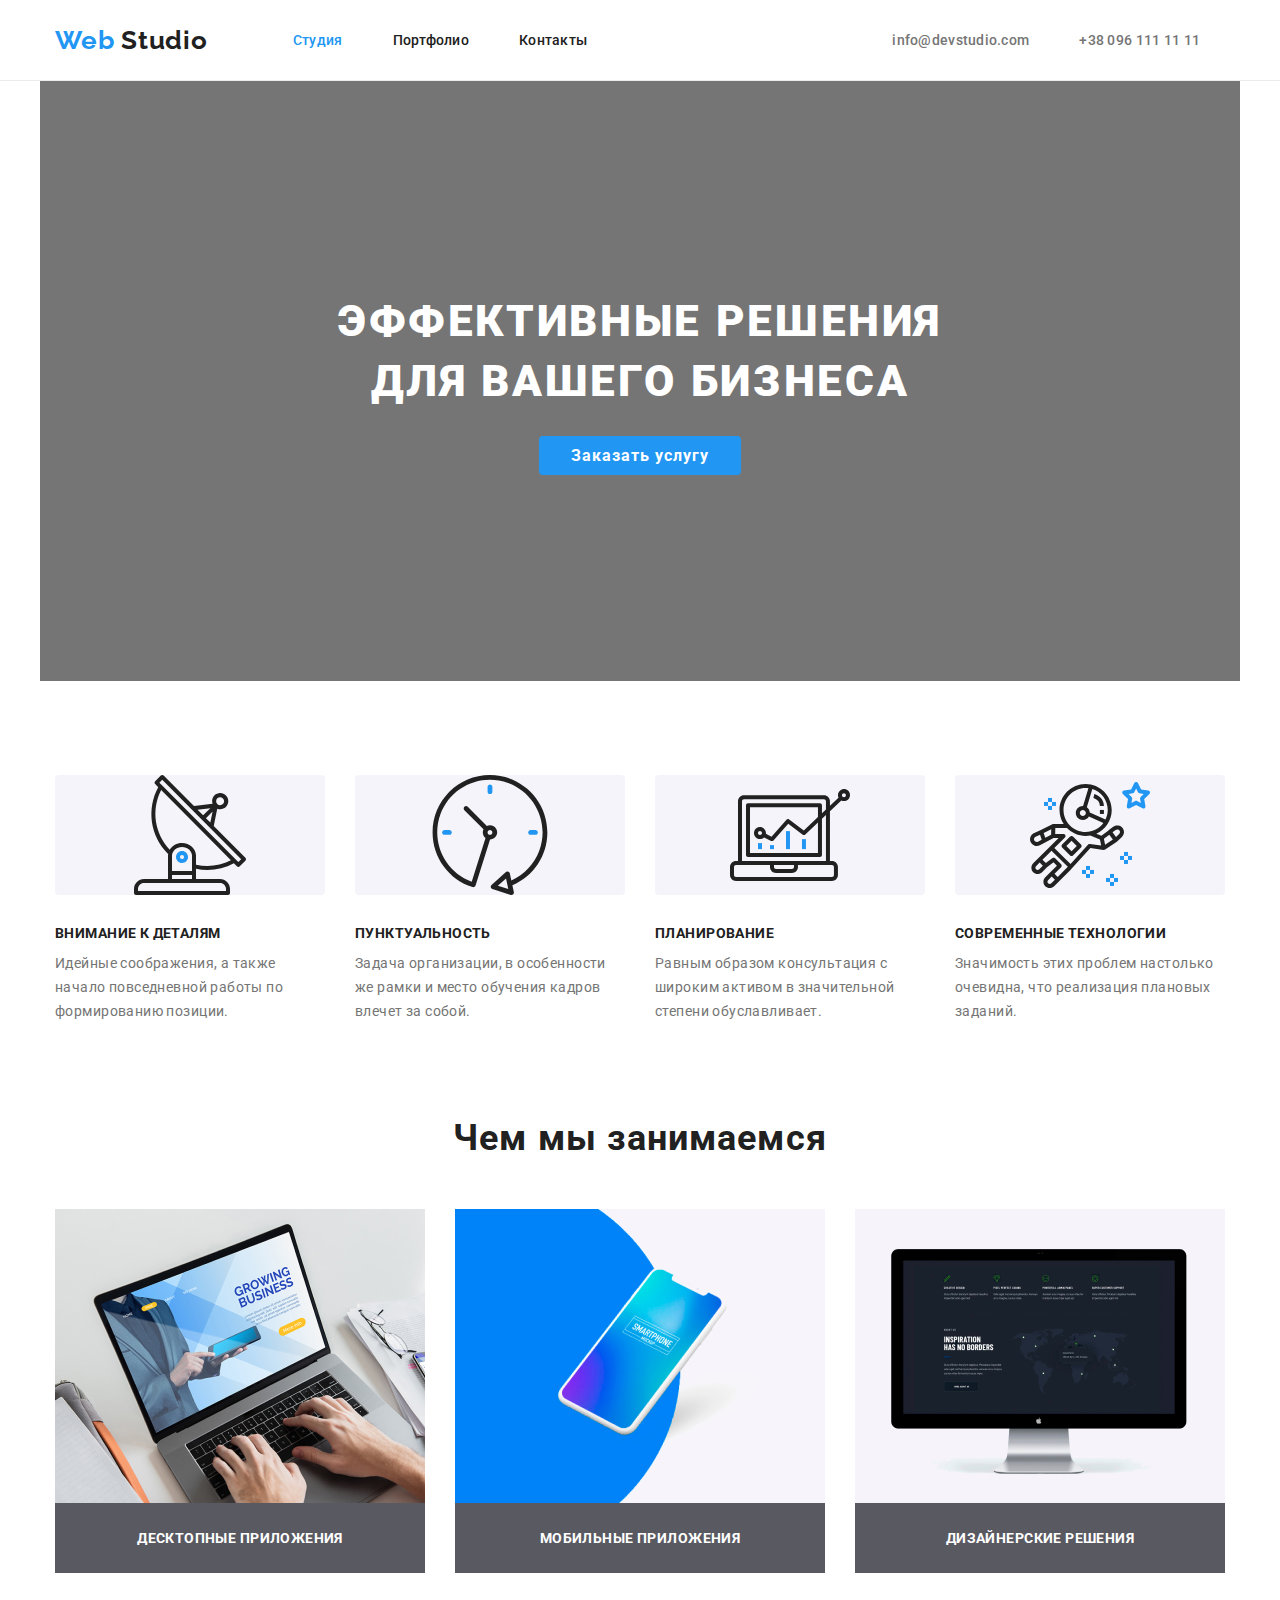
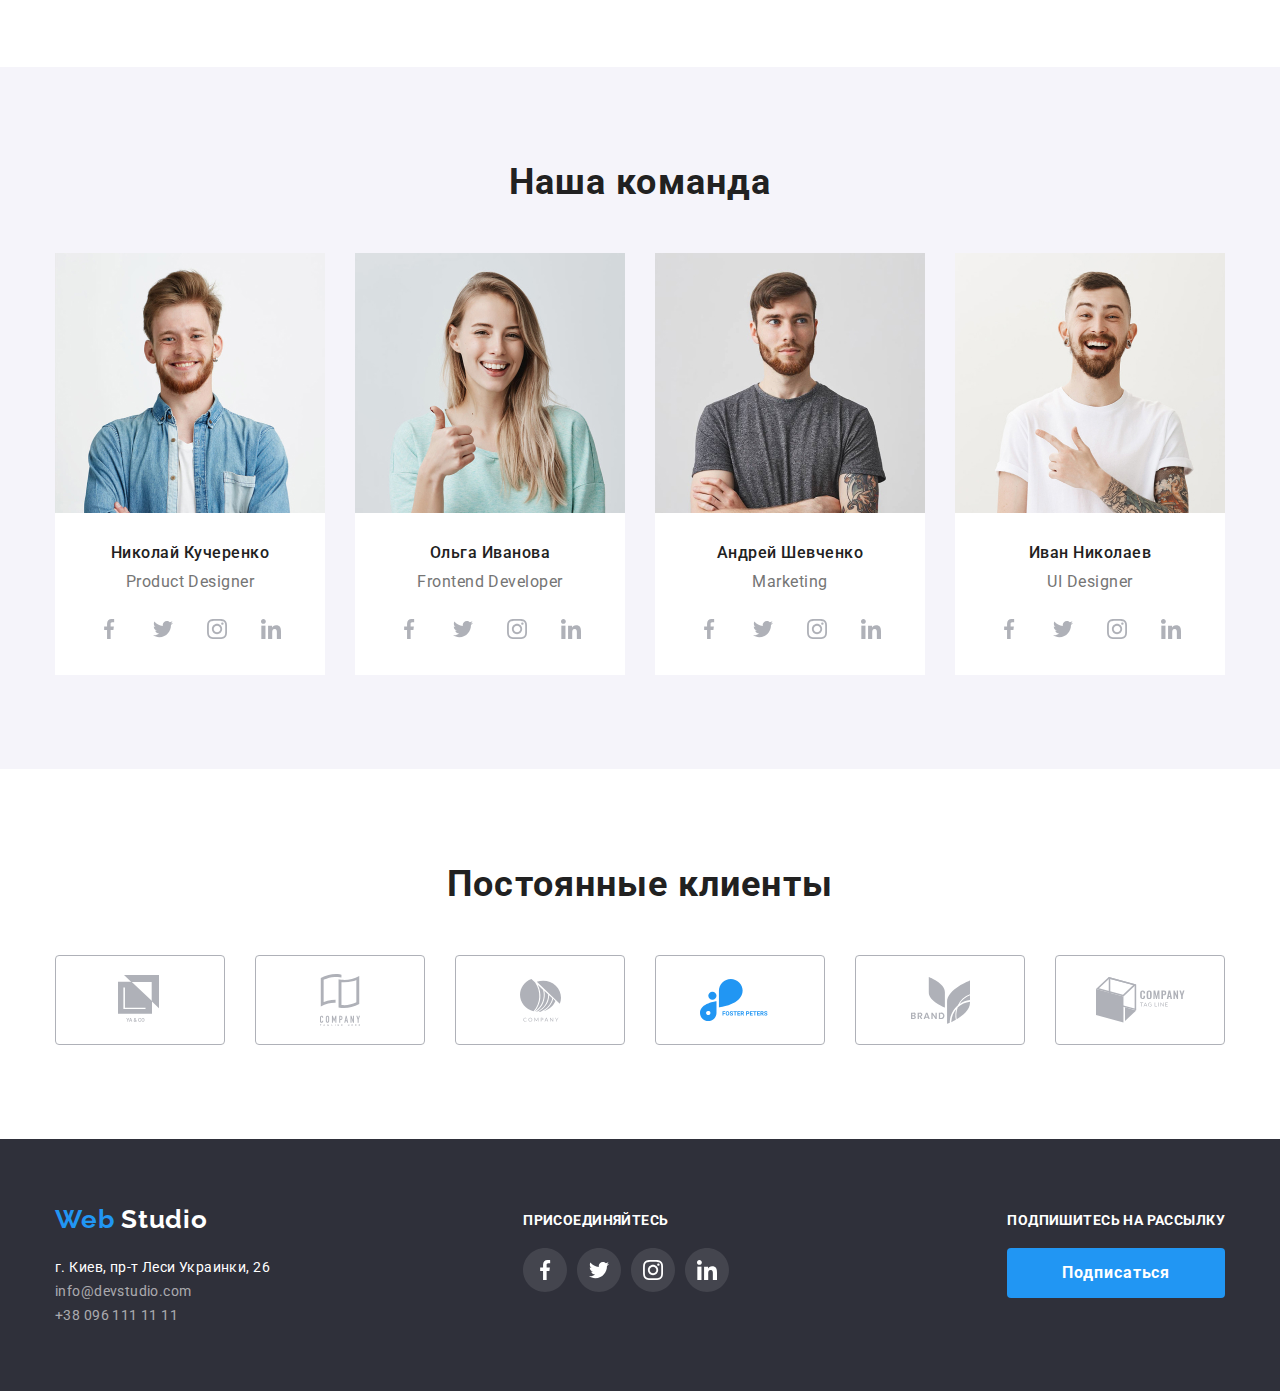
==== index.html @ 963181be "клонирлвание с ДЗ-3" ====
<!DOCTYPE html>
<html lang="ru">
  <head>
    <meta charset="UTF-8" />
    <meta name="viewport" content="width=device-width, initial-scale=1.0" />
    <title>Студия</title>
    <link
      href="https://fonts.googleapis.com/css2?family=Raleway:wght@700&family=Roboto:wght@400;500;700;900&display=swap"
      rel="stylesheet"
    />
    <link
      rel="stylesheet"
      href="https://cdnjs.cloudflare.com/ajax/libs/modern-normalize/0.6.0/modern-normalize.min.css"
    />
    <link rel="stylesheet" href="./css/style.css" />
  </head>
  <body>
    <!-- Шапка -->
    <header class="header">
      <div class="conteiner main-nav">
        <nav class="main-nav">
          <!-- Логотип -->
          <a href="./index.html" class="logo link">
            <span class="logo-accent">Web</span> Studio
          </a>

          <!-- Категории -->
          <ul class="site-nav list">
            <li class="item">
              <a href="./index.html" class="link current">Студия</a>
            </li>
            <li class="item">
              <a href="./portfolio.html" class="link">Портфолио</a>
            </li>
            <li class="item">
              <a href="./contacts.html" class="link">Контакты</a>
            </li>
          </ul>
        </nav>

        <!-- Контакты -->
        <address class="main-nav">
          <ul class="contacts list">
            <li class="item">
              <a href="mailto:info@devstudio.com" class="link"
                >info@devstudio.com</a
              >
            </li>
            <li class="item">
              <a href="tel:380961111111" class="link">+38 096 111 11 11</a>
            </li>
          </ul>
        </address>
      </div>
    </header>

    <!-- Уникальный контент -->
    <main>
      <!-- Герой -->
      <section class="hero">
        <div class="conteiner">
          <h1 class="hero-title">Эффективные решения для вашего бизнеса</h1>
          <a href="" class="button link">Заказать услугу</a>
        </div>
      </section>

      <!-- Преимущества -->

      <section class="features">
        <!-- Невидимый заголовок -->
        <h2 class="features-title-hidden">Наши преимущества</h2>

        <div class="conteiner">
          <ul class="features-list list">
            <li class="item">
              <div class="features-img">
                <img src="./images/icons/Vector.svg" alt="Внимание к деталям" />
              </div>
              <div class="features-content">
                <h3 class="features-title">Внимание к деталям</h3>
                <p class="features-text">
                  Идейные соображения, а также начало повседневной работы по
                  формированию позиции.
                </p>
              </div>
            </li>
            <li class="item">
              <div class="features-img">
                <img src="./images/icons/Vector1.svg" alt="Пунктуальность" />
              </div>
              <div class="features-content">
                <h3 class="features-title">Пунктуальность</h3>
                <p class="features-text">
                  Задача организации, в особенности же рамки и место обучения
                  кадров влечет за собой.
                </p>
              </div>
            </li>
            <li class="item">
              <div class="features-img">
                <img src="./images/icons/Vector2.svg" alt="Планирование" />
              </div>
              <div class="features-content">
                <h3 class="features-title">Планирование</h3>
                <p class="features-text">
                  Равным образом консультация с широким активом в значительной
                  степени обуславливает.
                </p>
              </div>
            </li>
            <li class="item">
              <div class="features-img">
                <img
                  src="./images/icons/Vector3.svg"
                  alt="Современные технологии"
                />
              </div>
              <div class="features-content">
                <h3 class="features-title">Современные технологии</h3>
                <p class="features-text">
                  Значимость этих проблем настолько очевидна, что реализация
                  плановых заданий.
                </p>
              </div>
            </li>
          </ul>
        </div>
      </section>

      <!-- Наша деятельность -->

      <section class="section-activity">
        <div class="conteiner">
          <h2 class="activity-title">Чем мы занимаемся</h2>
          <ul class="activity-list list">
            <li class="item">
              <a href="" class="link"
                ><img
                  src="./images/box/box.jpg"
                  alt="Десктопные приложения"
                  width="370"
                />
              </a>
              <h3 class="activity-subtitle">Десктопные приложения</h3>
            </li>
            <li class="item">
              <a href="" class="link"
                ><img
                  src="./images/box/box2.jpg"
                  alt="Мобильные приложения"
                  width="370"
              /></a>
              <h3 class="activity-subtitle">Мобильные приложения</h3>
            </li>
            <li class="item">
              <a href="" class="link"
                ><img
                  src="./images/box/box3.jpg"
                  alt="Дизайнерские решения"
                  width="370"
              /></a>
              <h3 class="activity-subtitle">Дизайнерские решения</h3>
            </li>
          </ul>
        </div>
      </section>

      <!-- Команда -->
      <section class="section-team">
        <div class="conteiner">
          <h2 class="team-title">Наша команда</h2>
          <ul class="team-list list">
            <li class="item">
              <img
                src="./images/team/team.jpg"
                alt="Николай Кучеренко"
                width="270"
              />
              <div class="team-content">
                <h3 class="team-name">Николай Кучеренко</h3>
                <p lang="en" class="team-aside">Product Designer</p>
                <!-- соцсети -->
                <ul class="team-social list">
                  <li class="team-icons">
                    <a href="" aria-label="ссылка на facebook">
                      <img
                        src="./images/icons/facebook.svg"
                        alt="Николай Кучеренко ссылка на facebook"
                        width="44"
                      />
                    </a>
                  </li>
                  <li class="team-icons">
                    <a href="" aria-label="ссылка на twitter">
                      <img
                        src="./images/icons/twitter.svg"
                        alt="Николай Кучеренко ссылка на twitter"
                        width="44"
                      />
                    </a>
                  </li>
                  <li class="team-icons">
                    <a href="" aria-label="ссылка на instagram">
                      <img
                        src="./images/icons/instagram.svg"
                        alt="Николай Кучеренко ссылка на instagram"
                        width="44"
                      />
                    </a>
                  </li>
                  <li class="team-icons">
                    <a href="" aria-label="ссылка на linkedIn">
                      <img
                        src="./images/icons/linkedin.svg"
                        alt="Николай Кучеренко ссылка на linkedIn"
                        width="44"
                      />
                    </a>
                  </li>
                </ul>
              </div>
            </li>
            <li class="item">
              <img
                src="./images/team/team2.jpg"
                alt="Ольга Иванова"
                width="270"
              />
              <div class="team-content">
                <h3 class="team-name">Ольга Иванова</h3>
                <p lang="en" class="team-aside">Frontend Developer</p>
                <!-- соцсети -->
                <ul class="team-social list">
                  <li class="team-icons">
                    <a href="" aria-label="ссылка на facebook">
                      <img
                        src="./images/icons/facebook.svg"
                        alt="Ольга Иванова ссылка на facebook"
                        width="44"
                      />
                    </a>
                  </li>
                  <li class="team-icons">
                    <a href="" aria-label="ссылка на twitter">
                      <img
                        src="./images/icons/twitter.svg"
                        alt="Ольга Иванова ссылка на twitter"
                        width="44"
                      />
                    </a>
                  </li>
                  <li class="team-icons">
                    <a href="" aria-label="ссылка на instagram">
                      <img
                        src="./images/icons/instagram.svg"
                        alt="Ольга Иванова ссылка на instagram"
                        width="44"
                      />
                    </a>
                  </li>
                  <li class="team-icons">
                    <a href="" aria-label="ссылка на linkedIn">
                      <img
                        src="./images/icons/linkedin.svg"
                        alt="Ольга Иванова ссылка на linkedIn"
                        width="44"
                      />
                    </a>
                  </li>
                </ul>
              </div>
            </li>
            <li class="item">
              <img
                src="./images/team/team3.jpg"
                alt="Андрей Шевченко"
                width="270"
              />
              <div class="team-content">
                <h3 class="team-name">Андрей Шевченко</h3>
                <p lang="en" class="team-aside">Marketing</p>
                <!-- соцсети -->
                <ul class="team-social list">
                  <li class="team-icons">
                    <a href="" aria-label="ссылка на facebook">
                      <img
                        src="./images/icons/facebook.svg"
                        alt="Андрей Шевченко ссылка на facebook"
                        width="44"
                      />
                    </a>
                  </li>
                  <li class="team-icons">
                    <a href="" aria-label="ссылка на twitter">
                      <img
                        src="./images/icons/twitter.svg"
                        alt="Андрей Шевченко ссылка на twitter"
                        width="44"
                      />
                    </a>
                  </li>
                  <li class="team-icons">
                    <a href="" aria-label="ссылка на instagram">
                      <img
                        src="./images/icons/instagram.svg"
                        alt="Андрей Шевченко ссылка на instagram"
                        width="44"
                      />
                    </a>
                  </li>
                  <li class="team-icons">
                    <a href="" aria-label="ссылка на linkedIn">
                      <img
                        src="./images/icons/linkedin.svg"
                        alt="Андрей Шевченко ссылка на linkedIn"
                        width="44"
                      />
                    </a>
                  </li>
                </ul>
              </div>
            </li>
            <li class="item">
              <img
                src="./images/team/team4.jpg"
                alt="Иван Николаев"
                width="270"
              />
              <div class="team-content">
                <h3 class="team-name">Иван Николаев</h3>
                <p lang="en" class="team-aside">UI Designer</p>

                <!-- соцсети -->
                <ul class="team-social list">
                  <li class="team-icons">
                    <a href="" aria-label="ссылка на facebook">
                      <img
                        src="./images/icons/facebook.svg"
                        alt="Иван Николаев ссылка на facebook"
                        width="44"
                      />
                    </a>
                  </li>
                  <li class="team-icons">
                    <a href="" aria-label="ссылка на twitter">
                      <img
                        src="./images/icons/twitter.svg"
                        alt="Иван Николаев ссылка на twitter"
                        width="44"
                      />
                    </a>
                  </li>
                  <li class="team-icons">
                    <a href="" aria-label="ссылка на instagram">
                      <img
                        src="./images/icons/instagram.svg"
                        alt="Иван Николаев ссылка на instagram"
                        width="44"
                      />
                    </a>
                  </li>
                  <li class="team-icons">
                    <a href="" aria-label="ссылка на linkedIn">
                      <img
                        src="./images/icons/linkedin.svg"
                        alt="Иван Николаев ссылка на linkedIn"
                        width="44"
                      />
                    </a>
                  </li>
                </ul>
              </div>
            </li>
          </ul>
        </div>
      </section>

      <!-- Клиенты -->

      <section class="section-clients">
        <div class="conteiner">
          <h2 class="clients-title">Постоянные клиенты</h2>
          <ul class="clients-list list">
            <li class="item">
              <div class="clients-img">
                <a href=""
                  ><img
                    src="./images/clients/logo1.svg"
                    class="clients-logo"
                    alt="Логотип компании"
                /></a>
              </div>
            </li>
            <li class="item">
              <div class="clients-img">
                <a href="">
                  <img
                    src="./images/clients/logo2.svg"
                    class="clients-logo"
                    alt="Логотип компании"
                  />
                </a>
              </div>
            </li>
            <li class="item">
              <div class="clients-img">
                <a href="">
                  <img
                    src="./images/clients/logo3.svg"
                    class="clients-logo"
                    alt="Логотип компании"
                  />
                </a>
              </div>
            </li>
            <li class="item">
              <div class="clients-img">
                <a href="">
                  <img
                    src="./images/clients/logo4.svg"
                    class="clients-logo"
                    alt="Логотип компании"
                /></a>
              </div>
            </li>
            <li class="item">
              <div class="clients-img">
                <a href="">
                  <img
                    src="./images/clients/logo5.svg"
                    class="clients-logo"
                    alt="Логотип компании"
                /></a>
              </div>
            </li>
            <li class="item">
              <div class="client-img">
                <a href="">
                  <img
                    src="./images/clients/logo6.svg"
                    class="clients-logo"
                    alt="Логотип компании"
                /></a>
              </div>
            </li>
          </ul>
        </div>
      </section>
    </main>

    <!-- Подвал -->

    <footer class="footer">
      <div class="conteiner">
        <div class="adress-item">
          <a href="./index.html" class="logo link">
            <span class="logo-accent">Web</span>
            <span class="logo-invert">Studio</span>
          </a>
          <address class="address-footer">
            <span>г. Киев, пр-т Леси Украинки, 26</span>
            <a href="mailto:info@devstudio.com" class="contacts-footer link"
              >info@devstudio.com
            </a>

            <a href="tel:380961111111" class="contacts-footer link"
              >+38 096 111 11 11
            </a>
          </address>
        </div>

        <!-- Мы в соцсетях -->
        <div class="social-list">
          <b class="social">Присоединяйтесь</b>
          <ul class="label list">
            <li class="item">
              <a href="" class="link" aria-label="мы в facebook">
                <img
                  src="./images/icons/footer-facebook.svg"
                  alt="мы в facebook"
              /></a>
            </li>
            <li class="item">
              <a href="" class="link" aria-label="мы в twitter">
                <img src="./images/icons/footer-twitter.svg" alt="мы в twitter"
              /></a>
            </li>
            <li class="item">
              <a href="" class="link" aria-label="мы в instagram">
                <img
                  src="./images/icons/footer-instagram.svg"
                  alt="мы в instagram"
              /></a>
            </li>
            <li class="item">
              <a href="" class="link" aria-label="мы в linkedIn">
                <img
                  src="./images/icons/footer-linkedin.svg"
                  alt="мы в linkedIn"
              /></a>
            </li>
          </ul>
        </div>

        <!-- Форма подписки -->
        <div class="newsletter-list">
          <b class="newsletter">Подпишитесь на рассылку</b>
          <a href="" class="button link">Подписаться</a>
        </div>
      </div>
    </footer>
  </body>
</html>
---- css/style.css ----
/* цвет заголовков #212121 */
/* цвет вторичного текста #757575 */
/* основной фон #E5E5E5 */
/* фон секций #F5F4FA */
/* акцент #2196F3 */
/* цвет шапки #FFFFFF */
/* цвет герой #FFFFFF */
/* цвет акцента портфолио  rgba(33, 150, 243, 0.9) */
/* цвет шрифта кнопок #FFFFFF */

html {
  box-sizing: border-box;
}

*,
*::before,
*::after {
  box-sizing: inherit;
}

:root {
  --primary-title-color: #212121;
  --secondary-text-color: #757575;
  --primary-background-color: #ffffff; /*изменить на #ffffff */
  --accent-color: #2196f3;
  --section-background-color: #f5f4fa;
  --header-background-color: #ffffff;
  --hero-white-color: #ffffff;
  --portfolio-background: rgba(33, 150, 243, 0.9);
  --button-white-text: #ffffff;
  --fotter-background-color: #2f303a;
}

body {
  background-color: var(--primary-background-color);
  color: var(--primary-title-color);
  font-family: Roboto, sans-serif;
}

/* ширина контейнера */
.conteiner {
  margin-left: auto;
  margin-right: auto;
  width: 1200px;
  padding-left: 15px;
  padding-right: 15px;
}

/* общие сбросы */
.link {
  text-decoration: none;
  color: var(--primary-title-color);
  padding: 0;
  margin: 0;
}

.list {
  list-style: none;
  padding: 0;
  margin: 0;
}
img {
  display: block;
}

h1,
h2,
h3,
h4,
h5,
h6,
p {
  margin-top: 0;
  margin-bottom: 0;
}
/* черта под шапкой */

.header {
  border-bottom: 1px solid #ececec;
}
/* лого */
.logo {
  display: block;
  font-family: Raleway, sans-serif;
  font-style: normal;
  font-weight: bold;
  font-size: 26px;
  line-height: 31px;
  letter-spacing: 0.03em;
}
.logo-accent {
  color: var(--accent-color);
}
.logo:hover,
.logo:focus {
  color: var(--accent-color);
}

/* категории */
.site-nav .link {
  padding-top: 32px;
  padding-bottom: 32px;
  display: block;
  color: var(--primary-title-color);
  font-style: normal;
  font-weight: 500;
  font-size: 14px;
  line-height: 16px;
  letter-spacing: 0.02em;
}

/* контейнер навигации */
.site-nav {
  display: flex;
  margin-left: 85px;
}
.site-nav .item {
  margin-right: 50px;
}
.site-nav .item:last-child {
  margin-right: 0;
}
.main-nav {
  display: flex;
  align-items: center;
}

/* ховер навигации */
.site-nav .link:hover,
.site-nav .link:focus {
  color: var(--accent-color);
}
.site-nav .link.current {
  color: var(--accent-color);
}

/* контакты в шапке */
.contacts {
  margin-left: 305px;
}

.contacts .link {
  display: block;
  color: var(--secondary-text-color);
  font-style: normal;
  font-weight: 500;
  font-size: 14px;
  line-height: 16px;
  letter-spacing: 0.02em;
}
.contacts .link:hover,
.contacts .link:focus {
  color: var(--accent-color);
}

/* контейнер адрес */
.contacts .item + .item {
  margin-left: 50px;
}
.contacts {
  display: flex;
}

/* герой */
.hero .conteiner {
  height: 600px;
  padding: 200px 0px 200px 0px;
  justify-content: center;
  align-content: center;
  text-align: center;
  background-color: var(--secondary-text-color);
}

/* заголовок герой */
.hero-title {
  margin-left: auto;
  margin-right: auto;
  margin-bottom: 30px;
  font-style: normal;
  font-weight: 900;
  font-size: 44px;
  width: 696px;
  line-height: 60px;
  letter-spacing: 0.06em;
  text-transform: uppercase;
  color: var(--hero-white-color);
}

/* кнопка заказать и подписаться */
.button {
  color: var(--hero-white-color);
  background-color: var(--accent-color);
  font-style: normal;
  font-weight: bold;
  font-size: 16px;
  line-height: 30px;
  letter-spacing: 0.06em;
  min-width: 200px;
  padding: 10px 32px;
  border-radius: 4px;
  text-align: center;
}

/* секция преимущества */
.features {
  padding-top: 94px;
  padding-bottom: 94px;
}

.features-list {
  display: flex;
}
.features-list .item + .item {
  margin-left: 30px;
}
.features-content {
  padding-top: 30px;
}

/* скрытый заголовок секции */
.features-title-hidden {
  display: none;
}

/* заголовки секции */
.features .features-title {
  font-style: normal;
  font-weight: bold;
  font-size: 14px;
  line-height: 16px;
  letter-spacing: 0.03em;
  text-transform: uppercase;
}
.features-title {
  margin-bottom: 10px;
}
/* описание под заголовком */
.features .features-text {
  color: var(--secondary-text-color);
  font-style: normal;
  font-size: 14px;
  line-height: 24px;
  letter-spacing: 0.03em;
}
/* позиционирование картинок */
.features-img {
  width: 270px;
  height: 120px;
  display: flex;
  background: var(--section-background-color);
  border-radius: 4px;
  justify-content: center;
}

/* секция чем мы занимаемся */
.section-activity {
  padding-bottom: 94px;
}
.section-activity .activity-title {
  font-style: normal;
  font-weight: bold;
  font-size: 36px;
  line-height: 42px;
  letter-spacing: 0.03em;
  text-align: center;
}
.section-activity .activity-subtitle {
  padding: 27px 0 27px 0;
  color: var(--hero-white-color);
  font-style: normal;
  font-weight: bold;
  font-size: 14px;
  line-height: 16px;
  letter-spacing: 0.03em;
  text-transform: uppercase;
}
.activity-title {
  margin-bottom: 50px;
}
.activity-list {
  display: flex;
  justify-content: center;
}
.activity-list .item {
  width: calc((100% - 60px) / 3);
  margin-left: 30px;
}
.activity-list .item:nth-last-child(3n) {
  margin-left: 0;
}
.activity-list .item {
  text-align: center;
  background-color: rgba(47, 48, 58, 0.8);
}
/* секция команда */
.section-team {
  padding-top: 94px;
  padding-bottom: 94px;
  background-color: var(--section-background-color);
}
.team-list {
  display: flex;
}
.section-team .team-title {
  font-style: normal;
  font-weight: bold;
  font-size: 36px;
  line-height: 42px;
  letter-spacing: 0.03em;
  margin-bottom: 50px;
  text-align: center;
}
.team-list .item {
  width: calc((100% - 90px) / 4);
  margin-right: 30px;
}
.team-list .item:last-child {
  margin-right: 0;
}

.team-list .item {
  width: 270px;
  height: 422px;
  text-align: center;
  background-color: var(--primary-background-color);
}
.section-team .team-name {
  font-style: normal;
  font-weight: 500;
  font-size: 16px;
  line-height: 19px;
  letter-spacing: 0.03em;
  text-align: center;
}
.section-team .team-aside {
  color: var(--secondary-text-color);
  font-style: normal;
  font-weight: normal;
  font-size: 16px;
  line-height: 19px;
  letter-spacing: 0.03em;
}
.team-social .link:hover,
.team-social .link:focus {
  color: var(--accent-color);
}
.team-content {
  padding: 30px 32px 24px 32px;
}
.team-name {
  margin-bottom: 10px;
}
.team-aside {
  margin-bottom: 16px;
}
/* соцсети команды */
.team-social {
  display: flex;
  justify-content: center;
}

.team-icons {
  width: calc((100% - 30px) / 4);
  margin-right: 10px;
}
.team-icons:last-child {
  margin-right: 0;
}

/* секция клиенты */
.section-clients .clients-title {
  font-style: normal;
  font-weight: bold;
  font-size: 36px;
  line-height: 42px;
  letter-spacing: 0.03em;
}
.section-clients .conteiner {
  padding-top: 94px;
  padding-bottom: 94px;
}
.clients-list .clients-img:hover,
.clients-list .clients-img:focus {
  color: var(--accent-color);
}
.clients-title {
  margin-bottom: 50px;
  text-align: center;
}
.clients-list {
  display: flex;
  justify-content: center;
}

.clients-list .item {
  width: calc((100% - 30px * 4) / 5);
  margin-right: 30px;
}
.clients-list .item:last-child {
  margin-right: 0;
}
.clients-list .item {
  display: flex;
  justify-content: center;
  align-items: center;
  width: 175px;
  height: 90px;
  border: 1px solid #afb1b8;
  border-radius: 4px;
}

/* секция футер */
.footer {
  background-color: var(--fotter-background-color);
}
.footer .conteiner {
  display: flex;
  height: 252px;
  max-width: 1600px;
  justify-content: space-between;
  align-items: center;
}
.footer .button {
  display: block;
}

/*контейнер adress-item */
.adress-item {
  padding: 20px 0px 20px 0px;
  margin-right: 69px;
}

/*контейнер social-list */
.social-list {
  padding: 72px 0 100px 0;
  margin-right: 94px;
}
/*контейнер подписки */
.newsletter-list {
  padding: 72px 0 94px 0;
}

/*logo-footer */
.adress-item .logo {
  margin-bottom: 20px;
}
.logo .logo-invert {
  color: var(--hero-white-color);
}
.logo-invert:hover,
.logo-invert:focus {
  color: var(--accent-color);
}

/* адрес в футере */
.address-footer {
  display: flex;
  flex-direction: column;
  font-style: normal;
  font-weight: normal;
  font-size: 14px;
  line-height: 24px;
  letter-spacing: 0.03em;
  color: var(--hero-white-color);
  flex-direction: column;
}
.address-footer .contacts-footer {
  color: rgba(255, 255, 255, 0.6);
}
.label .link:hover,
.label .link:focus {
  color: var(--accent-color);
}

/* соцсети */
.label {
  display: flex;
}

/*margin-right: 10px;*/
.social-list .item {
  width: calc((100% - 30px) / 4);
  margin-right: 10px;
}
.social-list .item:nth-child(4n) {
  margin-right: 0;
}

.social,
.newsletter {
  display: inline-block;
  margin-bottom: 20px;
  font-style: normal;
  font-weight: bold;
  font-size: 14px;
  line-height: 16px;
  letter-spacing: 0.03em;
  text-transform: uppercase;
  color: var(--button-white-text);
}

.text-aside {
  font-style: normal;
  font-weight: bold;
  font-size: 18px;
  line-height: 36px;
  letter-spacing: 0.06em;
}

/* секция портфолио */
.portfolio-gallery .conteiner {
  padding-top: 94px;
  padding-bottom: 94px;
}
/* скрытый заголовок портфолио */
.portfolio-title-hidden {
  display: none;
}
/* кнопки-фильтр */
.btn {
  margin-bottom: 50px;
  display: flex;
  justify-content: center;
}
.btn .portfolio-button {
  padding: 6px 22px 6px 22px;
  font-family: Roboto, sans-serif;
  font-weight: 500;
  font-size: 16px;
  line-height: 26px;
  letter-spacing: 0.03em;
  color: var(--primary-title-color);
  background-color: var(--section-background-color);
  border-radius: 4px;
  border: transparent;
  outline: none;
}
.btn-item {
  margin-left: 8px;
}
.btn-item:first-child {
  margin-left: 0;
}
.portfolio-button:hover,
.portfolio-button:focus {
  color: var(--button-white-text);
  background-color: var(--accent-color);
}

/*активная страница в шапке */
.portfolio .current {
  color: var(--button-white-text);
  background-color: var(--accent-color);
}

/* портфолио контейнер */
.portfolio {
  display: flex;
  flex-wrap: wrap;
}

/* сетка в портфолио  margin-right: 30px; */
.portfolio .item {
  width: calc((100% - 30px * 2) / 3);
  margin-right: 30px;
}
.portfolio .item:nth-child(3n) {
  margin-right: 0;
}
.portfolio .item:nth-child(-n + 6) {
  margin-bottom: 30px;
}

.portfolio-content {
  padding: 20px 24px 20px 24px;
}
/* заголовки в сетке портфолио */
.portfolio-title {
  margin-bottom: 4px;
  font-style: normal;
  font-weight: bold;
  font-size: 18px;
  line-height: 36px;
  letter-spacing: 0.06em;
  color: var(--primary-title-color);
}

/* текст под заголовком */
.portfolio-aside {
  font-style: normal;
  font-weight: normal;
  font-size: 16px;
  line-height: 30px;
  letter-spacing: 0.03em;
  color: var(--secondary-text-color);
}
/* текст скрыт для удобства оформления блока */
.portfolio-text {
  display: none;
  padding: 63px 24px;
  /* width: 322px; */
  font-style: normal;
  font-weight: normal;
  font-size: 18px;
  line-height: 28px;
  letter-spacing: 0.03em;
  color: var(--button-white-text);
  background-color: var(--accent-color);
}
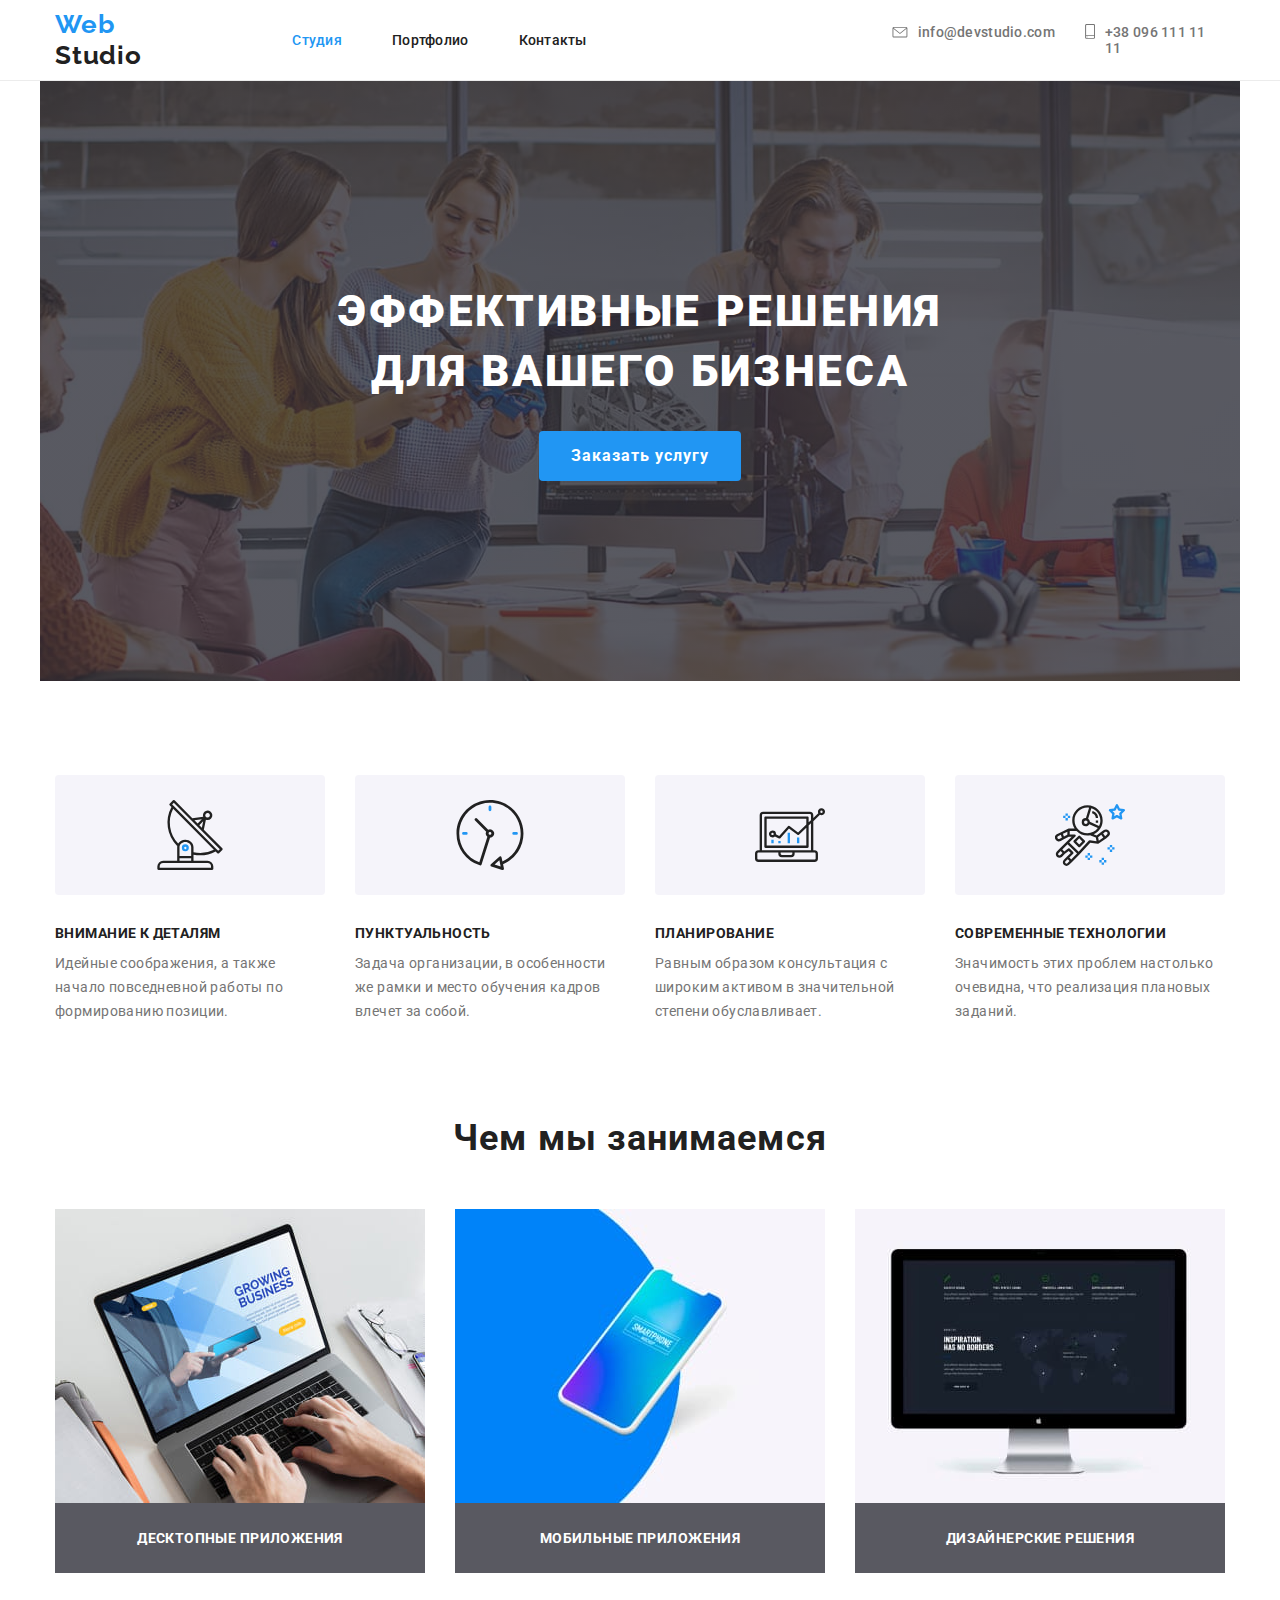
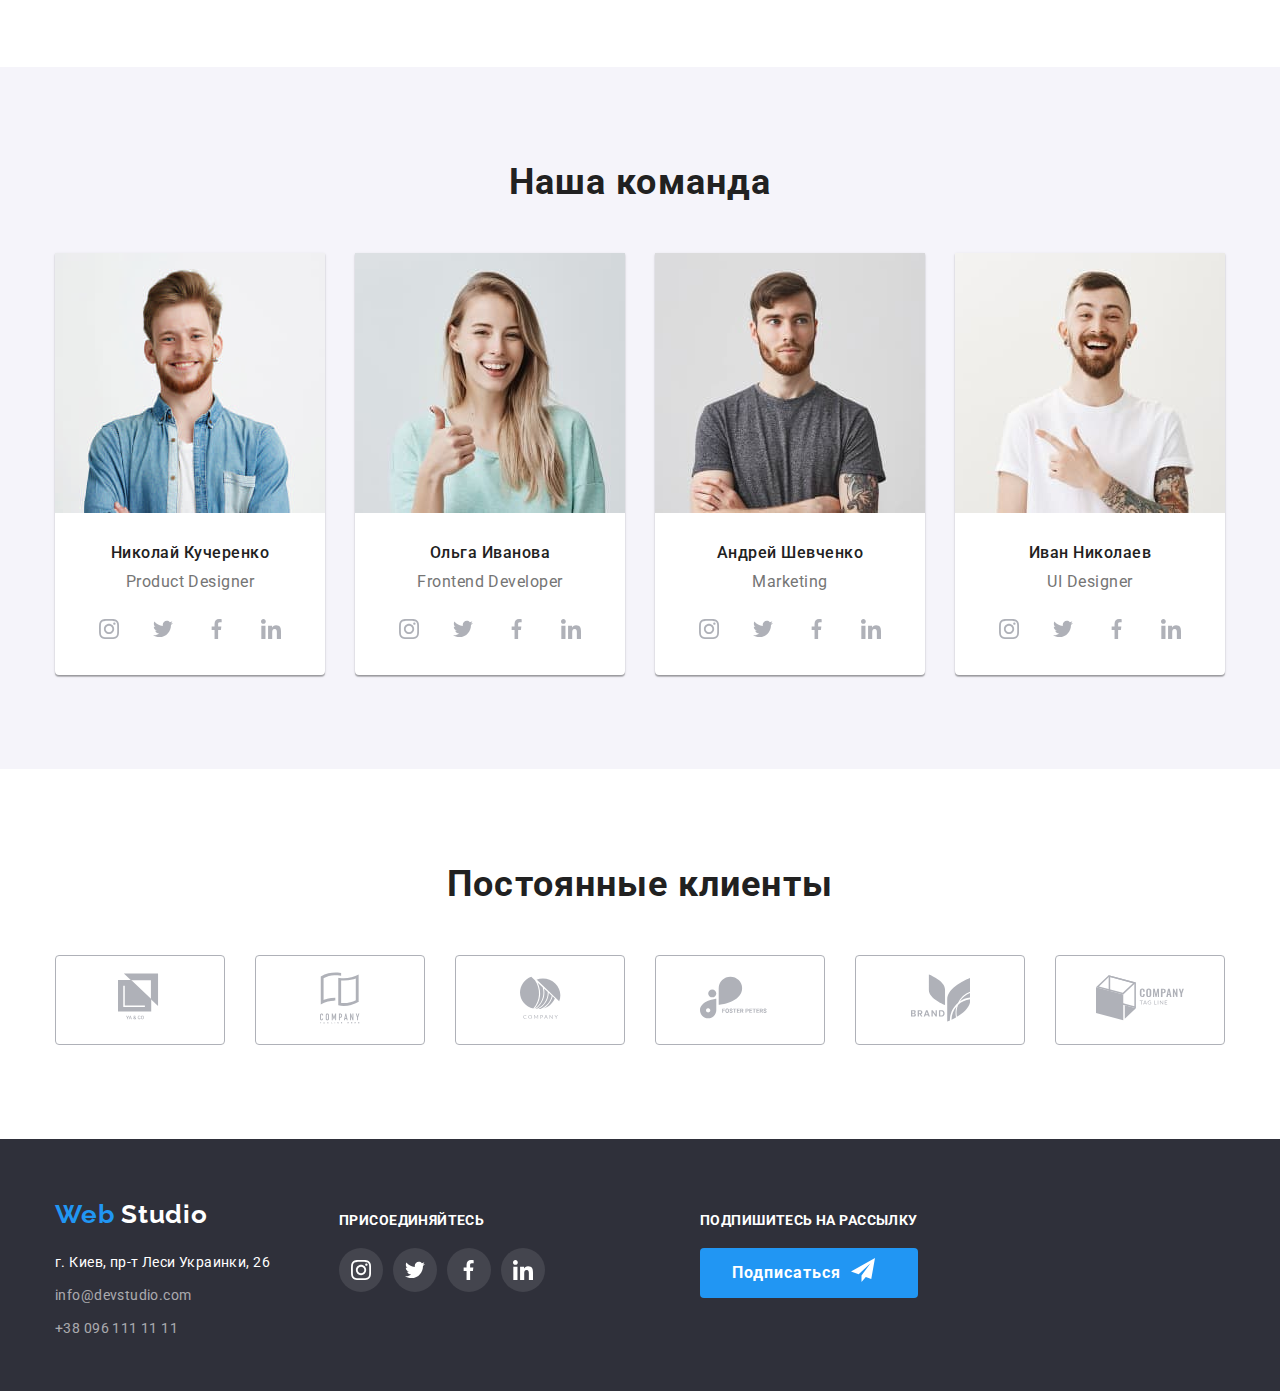
==== commit 5346a8f5: "Оптимизированы изображения, добавлены иконки + тени в команде" ====
--- a/index.html
+++ b/index.html
@@ -14,6 +14,7 @@
     />
     <link rel="stylesheet" href="./css/style.css" />
   </head>
+
   <body>
     <!-- Шапка -->
     <header class="header">
@@ -41,10 +42,21 @@
         <!-- Контакты -->
         <address class="main-nav">
           <ul class="contacts list">
-            <li class="item">
+            <li>
+              <svg class="mail" width="16px" height="11.2px">
+                <use href="./images/sprite.svg#icon-mail"></use>
+              </svg>
+            </li>
+
+            <li class="item mailto">
               <a href="mailto:info@devstudio.com" class="link"
                 >info@devstudio.com</a
               >
+            </li>
+            <li>
+              <svg class="tel" width="10px" height="14.94px">
+                <use href="./images/sprite.svg#icon-smartphone"></use>
+              </svg>
             </li>
             <li class="item">
               <a href="tel:380961111111" class="link">+38 096 111 11 11</a>
@@ -72,10 +84,7 @@
 
         <div class="conteiner">
           <ul class="features-list list">
-            <li class="item">
-              <div class="features-img">
-                <img src="./images/icons/Vector.svg" alt="Внимание к деталям" />
-              </div>
+            <li class="item icon-vector">
               <div class="features-content">
                 <h3 class="features-title">Внимание к деталям</h3>
                 <p class="features-text">
@@ -84,10 +93,7 @@
                 </p>
               </div>
             </li>
-            <li class="item">
-              <div class="features-img">
-                <img src="./images/icons/Vector1.svg" alt="Пунктуальность" />
-              </div>
+            <li class="item icon-vector1">
               <div class="features-content">
                 <h3 class="features-title">Пунктуальность</h3>
                 <p class="features-text">
@@ -96,10 +102,7 @@
                 </p>
               </div>
             </li>
-            <li class="item">
-              <div class="features-img">
-                <img src="./images/icons/Vector2.svg" alt="Планирование" />
-              </div>
+            <li class="item icon-vector2">
               <div class="features-content">
                 <h3 class="features-title">Планирование</h3>
                 <p class="features-text">
@@ -108,13 +111,7 @@
                 </p>
               </div>
             </li>
-            <li class="item">
-              <div class="features-img">
-                <img
-                  src="./images/icons/Vector3.svg"
-                  alt="Современные технологии"
-                />
-              </div>
+            <li class="item icon-vector3">
               <div class="features-content">
                 <h3 class="features-title">Современные технологии</h3>
                 <p class="features-text">
@@ -182,39 +179,31 @@
                 <!-- соцсети -->
                 <ul class="team-social list">
                   <li class="team-icons">
+                    <a href="" aria-label="ссылка на instagram">
+                      <svg class="social-icon">
+                        <use href="./images/sprite.svg#icon-instagram"></use>
+                      </svg>
+                    </a>
+                  </li>
+                  <li class="team-icons">
+                    <a href="" aria-label="ссылка на twitter">
+                      <svg class="social-icon">
+                        <use href="./images/sprite.svg#icon-twitter"></use>
+                      </svg>
+                    </a>
+                  </li>
+                  <li class="team-icons">
                     <a href="" aria-label="ссылка на facebook">
-                      <img
-                        src="./images/icons/facebook.svg"
-                        alt="Николай Кучеренко ссылка на facebook"
-                        width="44"
-                      />
-                    </a>
-                  </li>
-                  <li class="team-icons">
-                    <a href="" aria-label="ссылка на twitter">
-                      <img
-                        src="./images/icons/twitter.svg"
-                        alt="Николай Кучеренко ссылка на twitter"
-                        width="44"
-                      />
-                    </a>
-                  </li>
-                  <li class="team-icons">
-                    <a href="" aria-label="ссылка на instagram">
-                      <img
-                        src="./images/icons/instagram.svg"
-                        alt="Николай Кучеренко ссылка на instagram"
-                        width="44"
-                      />
+                      <svg class="social-icon">
+                        <use href="./images/sprite.svg#icon-facebook"></use>
+                      </svg>
                     </a>
                   </li>
                   <li class="team-icons">
                     <a href="" aria-label="ссылка на linkedIn">
-                      <img
-                        src="./images/icons/linkedin.svg"
-                        alt="Николай Кучеренко ссылка на linkedIn"
-                        width="44"
-                      />
+                      <svg class="social-icon">
+                        <use href="./images/sprite.svg#icon-linkedin"></use>
+                      </svg>
                     </a>
                   </li>
                 </ul>
@@ -232,39 +221,31 @@
                 <!-- соцсети -->
                 <ul class="team-social list">
                   <li class="team-icons">
+                    <a href="" aria-label="ссылка на instagram">
+                      <svg class="social-icon">
+                        <use href="./images/sprite.svg#icon-instagram"></use>
+                      </svg>
+                    </a>
+                  </li>
+                  <li class="team-icons">
+                    <a href="" aria-label="ссылка на twitter">
+                      <svg class="social-icon">
+                        <use href="./images/sprite.svg#icon-twitter"></use>
+                      </svg>
+                    </a>
+                  </li>
+                  <li class="team-icons">
                     <a href="" aria-label="ссылка на facebook">
-                      <img
-                        src="./images/icons/facebook.svg"
-                        alt="Ольга Иванова ссылка на facebook"
-                        width="44"
-                      />
-                    </a>
-                  </li>
-                  <li class="team-icons">
-                    <a href="" aria-label="ссылка на twitter">
-                      <img
-                        src="./images/icons/twitter.svg"
-                        alt="Ольга Иванова ссылка на twitter"
-                        width="44"
-                      />
-                    </a>
-                  </li>
-                  <li class="team-icons">
-                    <a href="" aria-label="ссылка на instagram">
-                      <img
-                        src="./images/icons/instagram.svg"
-                        alt="Ольга Иванова ссылка на instagram"
-                        width="44"
-                      />
+                      <svg class="social-icon">
+                        <use href="./images/sprite.svg#icon-facebook"></use>
+                      </svg>
                     </a>
                   </li>
                   <li class="team-icons">
                     <a href="" aria-label="ссылка на linkedIn">
-                      <img
-                        src="./images/icons/linkedin.svg"
-                        alt="Ольга Иванова ссылка на linkedIn"
-                        width="44"
-                      />
+                      <svg class="social-icon">
+                        <use href="./images/sprite.svg#icon-linkedin"></use>
+                      </svg>
                     </a>
                   </li>
                 </ul>
@@ -282,39 +263,31 @@
                 <!-- соцсети -->
                 <ul class="team-social list">
                   <li class="team-icons">
+                    <a href="" aria-label="ссылка на instagram">
+                      <svg class="social-icon">
+                        <use href="./images/sprite.svg#icon-instagram"></use>
+                      </svg>
+                    </a>
+                  </li>
+                  <li class="team-icons">
+                    <a href="" aria-label="ссылка на twitter">
+                      <svg class="social-icon">
+                        <use href="./images/sprite.svg#icon-twitter"></use>
+                      </svg>
+                    </a>
+                  </li>
+                  <li class="team-icons">
                     <a href="" aria-label="ссылка на facebook">
-                      <img
-                        src="./images/icons/facebook.svg"
-                        alt="Андрей Шевченко ссылка на facebook"
-                        width="44"
-                      />
-                    </a>
-                  </li>
-                  <li class="team-icons">
-                    <a href="" aria-label="ссылка на twitter">
-                      <img
-                        src="./images/icons/twitter.svg"
-                        alt="Андрей Шевченко ссылка на twitter"
-                        width="44"
-                      />
-                    </a>
-                  </li>
-                  <li class="team-icons">
-                    <a href="" aria-label="ссылка на instagram">
-                      <img
-                        src="./images/icons/instagram.svg"
-                        alt="Андрей Шевченко ссылка на instagram"
-                        width="44"
-                      />
+                      <svg class="social-icon">
+                        <use href="./images/sprite.svg#icon-facebook"></use>
+                      </svg>
                     </a>
                   </li>
                   <li class="team-icons">
                     <a href="" aria-label="ссылка на linkedIn">
-                      <img
-                        src="./images/icons/linkedin.svg"
-                        alt="Андрей Шевченко ссылка на linkedIn"
-                        width="44"
-                      />
+                      <svg class="social-icon">
+                        <use href="./images/sprite.svg#icon-linkedin"></use>
+                      </svg>
                     </a>
                   </li>
                 </ul>
@@ -333,39 +306,31 @@
                 <!-- соцсети -->
                 <ul class="team-social list">
                   <li class="team-icons">
+                    <a href="" aria-label="ссылка на instagram">
+                      <svg class="social-icon">
+                        <use href="./images/sprite.svg#icon-instagram"></use>
+                      </svg>
+                    </a>
+                  </li>
+                  <li class="team-icons">
+                    <a href="" aria-label="ссылка на twitter">
+                      <svg class="social-icon">
+                        <use href="./images/sprite.svg#icon-twitter"></use>
+                      </svg>
+                    </a>
+                  </li>
+                  <li class="team-icons">
                     <a href="" aria-label="ссылка на facebook">
-                      <img
-                        src="./images/icons/facebook.svg"
-                        alt="Иван Николаев ссылка на facebook"
-                        width="44"
-                      />
-                    </a>
-                  </li>
-                  <li class="team-icons">
-                    <a href="" aria-label="ссылка на twitter">
-                      <img
-                        src="./images/icons/twitter.svg"
-                        alt="Иван Николаев ссылка на twitter"
-                        width="44"
-                      />
-                    </a>
-                  </li>
-                  <li class="team-icons">
-                    <a href="" aria-label="ссылка на instagram">
-                      <img
-                        src="./images/icons/instagram.svg"
-                        alt="Иван Николаев ссылка на instagram"
-                        width="44"
-                      />
+                      <svg class="social-icon">
+                        <use href="./images/sprite.svg#icon-facebook"></use>
+                      </svg>
                     </a>
                   </li>
                   <li class="team-icons">
                     <a href="" aria-label="ссылка на linkedIn">
-                      <img
-                        src="./images/icons/linkedin.svg"
-                        alt="Иван Николаев ссылка на linkedIn"
-                        width="44"
-                      />
+                      <svg class="social-icon">
+                        <use href="./images/sprite.svg#icon-linkedin"></use>
+                      </svg>
                     </a>
                   </li>
                 </ul>
@@ -383,64 +348,56 @@
           <ul class="clients-list list">
             <li class="item">
               <div class="clients-img">
-                <a href=""
-                  ><img
-                    src="./images/clients/logo1.svg"
-                    class="clients-logo"
-                    alt="Логотип компании"
-                /></a>
+                <a href="">
+                  <svg class="clients-icon" width="44.27px">
+                    <use href="./images/sprite.svg#icon-logo1"></use>
+                  </svg>
+                </a>
               </div>
             </li>
             <li class="item">
               <div class="clients-img">
                 <a href="">
-                  <img
-                    src="./images/clients/logo2.svg"
-                    class="clients-logo"
-                    alt="Логотип компании"
-                  />
+                  <svg class="clients-icon" width="40px">
+                    <use href="./images/sprite.svg#icon-logo2"></use>
+                  </svg>
                 </a>
               </div>
             </li>
             <li class="item">
               <div class="clients-img">
                 <a href="">
-                  <img
-                    src="./images/clients/logo3.svg"
-                    class="clients-logo"
-                    alt="Логотип компании"
-                  />
+                  <svg class="clients-icon" width="41px">
+                    <use href="./images/sprite.svg#icon-logo3"></use>
+                  </svg>
                 </a>
               </div>
             </li>
             <li class="item">
               <div class="clients-img">
                 <a href="">
-                  <img
-                    src="./images/clients/logo4.svg"
-                    class="clients-logo"
-                    alt="Логотип компании"
-                /></a>
+                  <svg class="clients-icon" width="79.66px">
+                    <use href="./images/sprite.svg#icon-logo4"></use>
+                  </svg>
+                </a>
               </div>
             </li>
             <li class="item">
               <div class="clients-img">
                 <a href="">
-                  <img
-                    src="./images/clients/logo5.svg"
-                    class="clients-logo"
-                    alt="Логотип компании"
-                /></a>
+                  <svg class="clients-icon" width="59px">
+                    <use href="./images/sprite.svg#icon-logo5"></use>
+                  </svg>
+                </a>
               </div>
             </li>
             <li class="item">
               <div class="client-img">
                 <a href="">
-                  <img
-                    src="./images/clients/logo6.svg"
-                    class="clients-logo"
-                    alt="Логотип компании"
-                /></a>
+                  <svg class="clients-icon" width="88.48px">
+                    <use href="./images/sprite.svg#icon-logo6"></use>
+                  </svg>
+                </a>
               </div>
             </li>
           </ul>
@@ -458,8 +415,10 @@
             <span class="logo-invert">Studio</span>
           </a>
           <address class="address-footer">
-            <span>г. Киев, пр-т Леси Украинки, 26</span>
-            <a href="mailto:info@devstudio.com" class="contacts-footer link"
+            <span class="location">г. Киев, пр-т Леси Украинки, 26</span>
+            <a
+              href="mailto:info@devstudio.com"
+              class="contacts-footer mail link"
               >info@devstudio.com
             </a>
 
@@ -474,30 +433,32 @@
           <b class="social">Присоединяйтесь</b>
           <ul class="label list">
             <li class="item">
+              <a href="" class="link" aria-label="мы в instagram">
+                <svg class="social-icon-footer">
+                  <use href="./images/sprite.svg#icon-footer-instagram"></use>
+                </svg>
+              </a>
+            </li>
+            <li class="item">
+              <a href="" class="link" aria-label="мы в twitter">
+                <svg class="social-icon-footer">
+                  <use href="./images/sprite.svg#icon-footer-twitter"></use>
+                </svg>
+              </a>
+            </li>
+            <li class="item">
               <a href="" class="link" aria-label="мы в facebook">
-                <img
-                  src="./images/icons/footer-facebook.svg"
-                  alt="мы в facebook"
-              /></a>
-            </li>
-            <li class="item">
-              <a href="" class="link" aria-label="мы в twitter">
-                <img src="./images/icons/footer-twitter.svg" alt="мы в twitter"
-              /></a>
-            </li>
-            <li class="item">
-              <a href="" class="link" aria-label="мы в instagram">
-                <img
-                  src="./images/icons/footer-instagram.svg"
-                  alt="мы в instagram"
-              /></a>
-            </li>
-            <li class="item">
-              <a href="" class="link" aria-label="мы в linkedIn">
-                <img
-                  src="./images/icons/footer-linkedin.svg"
-                  alt="мы в linkedIn"
-              /></a>
+                <svg class="social-icon-footer">
+                  <use href="./images/sprite.svg#icon-footer-facebook"></use>
+                </svg>
+              </a>
+            </li>
+            <li class="item">
+              <a href="" class="link" aria-label="мы в linkedin">
+                <svg class="social-icon-footer">
+                  <use href="./images/sprite.svg#icon-footer-linkedin"></use>
+                </svg>
+              </a>
             </li>
           </ul>
         </div>
--- a/css/style.css
+++ b/css/style.css
@@ -1,4 +1,4 @@
-/* цвет заголовков #212121 */
+﻿/* цвет заголовков #212121 */
 /* цвет вторичного текста #757575 */
 /* основной фон #E5E5E5 */
 /* фон секций #F5F4FA */
@@ -160,15 +160,45 @@
 .contacts {
   display: flex;
 }
+.contacts .item:hover,
+.contacts .item:focus {
+  color: var(--accent-color);
+}
+.contacts .mail,
+.contacts .tel {
+  margin-right: 10px;
+  fill: #757575;
+}
+.contacts .mail:hover,
+.contacts .mail:focus {
+  fill: var(--accent-color);
+}
+.contacts .tel:hover,
+.contacts .tel:focus {
+  fill: var(--accent-color);
+}
+.contacts .mailto {
+  margin-right: 30px;
+}
 
 /* герой */
 .hero .conteiner {
+  max-width: 1600px;
   height: 600px;
   padding: 200px 0px 200px 0px;
   justify-content: center;
   align-content: center;
   text-align: center;
-  background-color: var(--secondary-text-color);
+  background-image: linear-gradient(
+      to right,
+      rgba(47, 48, 58, 0.8),
+      rgba(47, 48, 58, 0.8)
+    ),
+    url('../images/hero/Hero.jpg');
+  background-repeat: no-repeat;
+  background-position: center;
+  background-size: cover;
+  background-color: rgba(47, 48, 58, 0.8);
 }
 
 /* заголовок герой */
@@ -188,6 +218,7 @@
 
 /* кнопка заказать и подписаться */
 .button {
+  display: inline-flex;
   color: var(--hero-white-color);
   background-color: var(--accent-color);
   font-style: normal;
@@ -213,9 +244,6 @@
 .features-list .item + .item {
   margin-left: 30px;
 }
-.features-content {
-  padding-top: 30px;
-}
 
 /* скрытый заголовок секции */
 .features-title-hidden {
@@ -243,13 +271,29 @@
   letter-spacing: 0.03em;
 }
 /* позиционирование картинок */
-.features-img {
+.features-list .item::before {
+  display: block;
+  content: '';
   width: 270px;
   height: 120px;
-  display: flex;
-  background: var(--section-background-color);
+  margin-bottom: 30px;
+  background-size: 70px;
+  background-repeat: no-repeat;
+  background-position: center;
   border-radius: 4px;
-  justify-content: center;
+  background-color: var(--section-background-color);
+}
+.icon-vector::before {
+  background-image: url('../images/icons/Vector.svg');
+}
+.icon-vector1::before {
+  background-image: url('../images/icons/Vector1.svg');
+}
+.icon-vector2::before {
+  background-image: url('../images/icons/Vector2.svg');
+}
+.icon-vector3::before {
+  background-image: url('../images/icons/Vector3.svg');
 }
 
 /* секция чем мы занимаемся */
@@ -301,6 +345,11 @@
 .team-list {
   display: flex;
 }
+.team-list .item {
+  box-shadow: 0px 2px 1px rgba(0, 0, 0, 0.2), 0px 1px 1px rgba(0, 0, 0, 0.14),
+    0px 1px 3px rgba(0, 0, 0, 0.12);
+  border-radius: 0px 0px 4px 4px;
+}
 .section-team .team-title {
   font-style: normal;
   font-weight: bold;
@@ -366,6 +415,26 @@
 .team-icons:last-child {
   margin-right: 0;
 }
+.team-icons {
+  width: 44px;
+  height: 44px;
+  border-radius: 50%;
+  padding: 12px;
+}
+.team-icons:hover,
+.team-icons:focus {
+  background-color: var(--accent-color);
+}
+
+.social-icon {
+  width: 20px;
+  height: 20px;
+  fill: #afb1b8;
+}
+.social-icon:hover,
+.social-icon:focus {
+  fill: #ffffff;
+}
 
 /* секция клиенты */
 .section-clients .clients-title {
@@ -379,9 +448,12 @@
   padding-top: 94px;
   padding-bottom: 94px;
 }
-.clients-list .clients-img:hover,
-.clients-list .clients-img:focus {
-  color: var(--accent-color);
+.clients-icon {
+  fill: #afb1b8;
+}
+.clients-icon:hover,
+.clients-icon:focus {
+  fill: var(--accent-color);
 }
 .clients-title {
   margin-bottom: 50px;
@@ -417,27 +489,41 @@
   display: flex;
   height: 252px;
   max-width: 1600px;
-  justify-content: space-between;
-  align-items: center;
-}
+}
+
 .footer .button {
-  display: block;
+  display: flex;
 }
 
 /*контейнер adress-item */
 .adress-item {
-  padding: 20px 0px 20px 0px;
+  padding-top: 60px;
   margin-right: 69px;
 }
-
+.location {
+  margin-bottom: 9px;
+}
+.address-footer .mail {
+  margin-bottom: 9px;
+}
 /*контейнер social-list */
 .social-list {
-  padding: 72px 0 100px 0;
-  margin-right: 94px;
-}
+  padding-top: 72px;
+  margin-right: 155px;
+}
+
 /*контейнер подписки */
 .newsletter-list {
-  padding: 72px 0 94px 0;
+  padding-top: 72px;
+}
+
+.newsletter-list .button::after {
+  content: '';
+  width: 24px;
+  height: 24px;
+  background-size: contain;
+  margin-left: 10px;
+  background-image: url('../images/icons/icon-send.svg');
 }
 
 /*logo-footer */
@@ -467,6 +553,7 @@
 .address-footer .contacts-footer {
   color: rgba(255, 255, 255, 0.6);
 }
+
 .label .link:hover,
 .label .link:focus {
   color: var(--accent-color);
@@ -476,7 +563,27 @@
 .label {
   display: flex;
 }
-
+.label .item {
+  width: 44px;
+  height: 44px;
+  border-radius: 50%;
+  padding: 12px;
+  background-color: rgba(255, 255, 255, 0.1);
+}
+.label .item:hover,
+.label .item:focus {
+  background-color: var(--accent-color);
+}
+
+.social-icon-footer {
+  width: 20px;
+  height: 20px;
+}
+
+.team-icons:hover,
+.team-icons:focus {
+  background-color: var(--accent-color);
+}
 /*margin-right: 10px;*/
 .social-list .item {
   width: calc((100% - 30px) / 4);
@@ -497,14 +604,6 @@
   letter-spacing: 0.03em;
   text-transform: uppercase;
   color: var(--button-white-text);
-}
-
-.text-aside {
-  font-style: normal;
-  font-weight: bold;
-  font-size: 18px;
-  line-height: 36px;
-  letter-spacing: 0.06em;
 }
 
 /* секция портфолио */
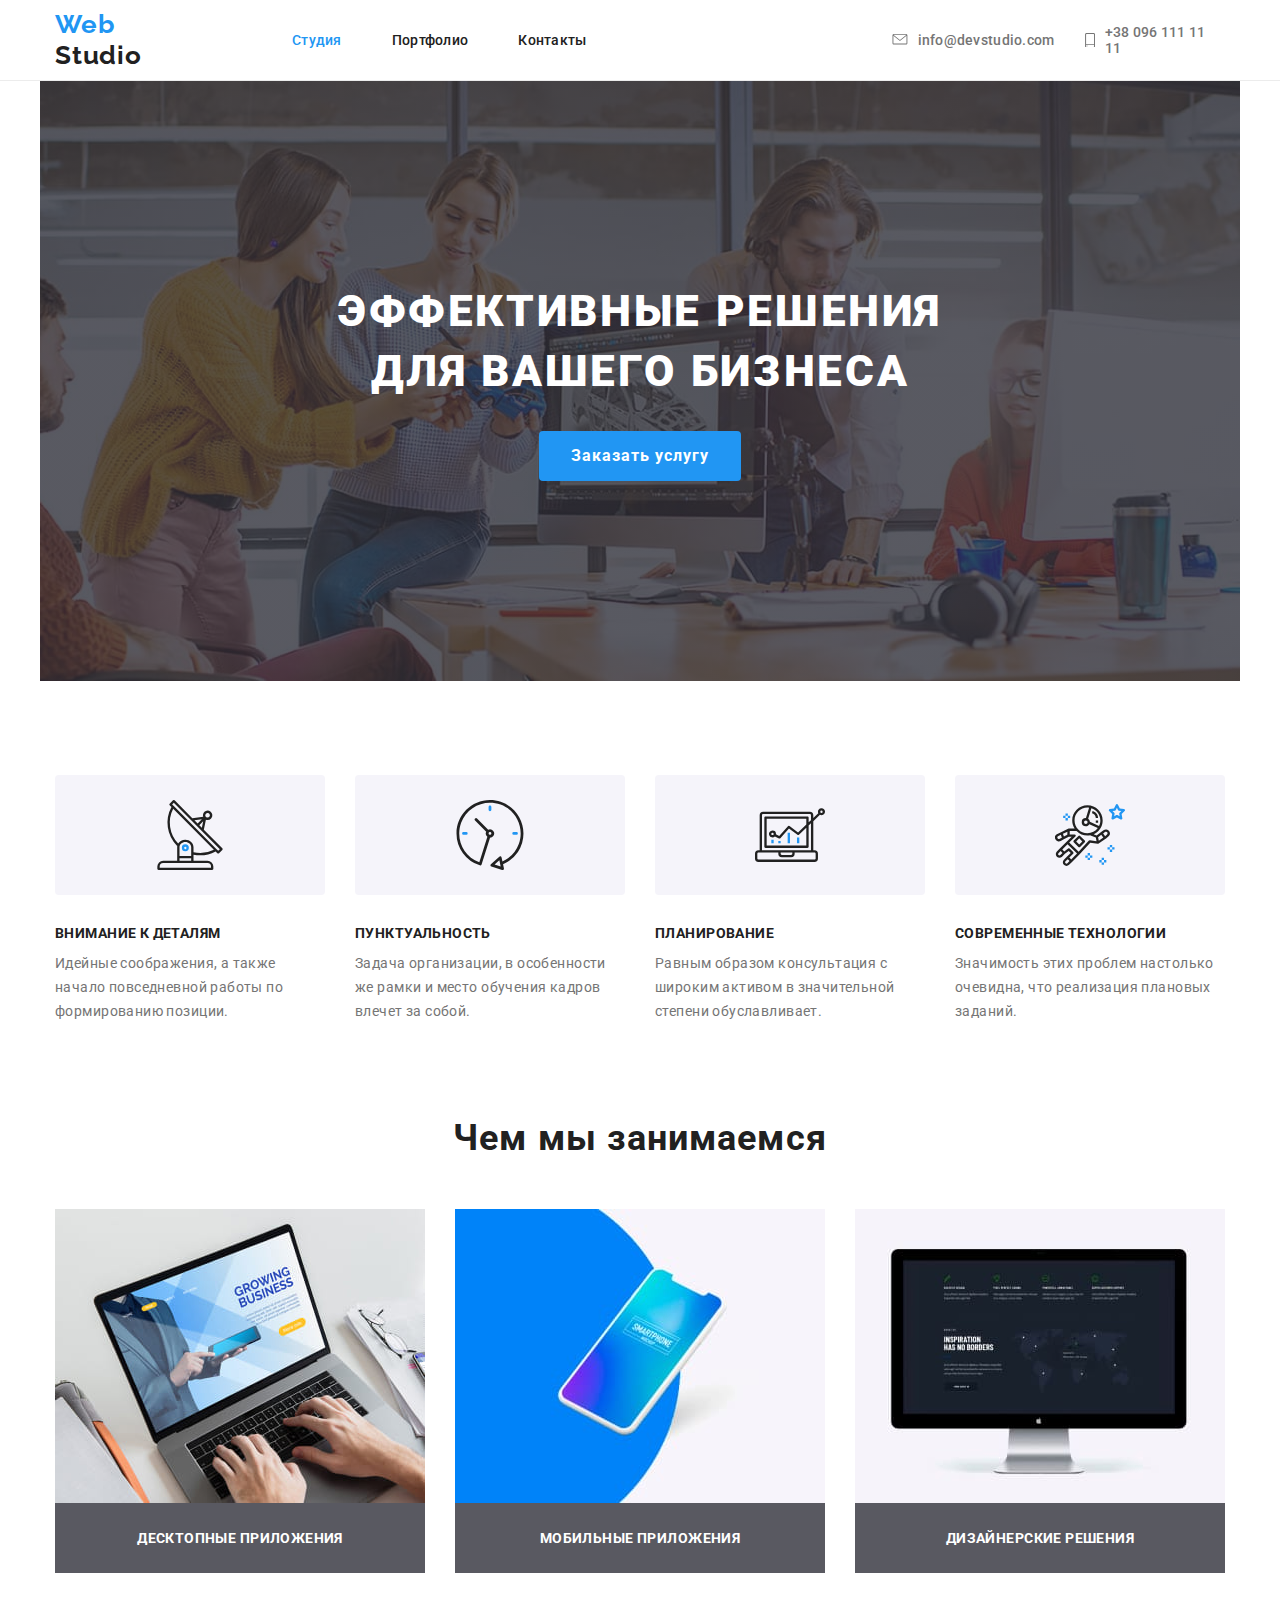
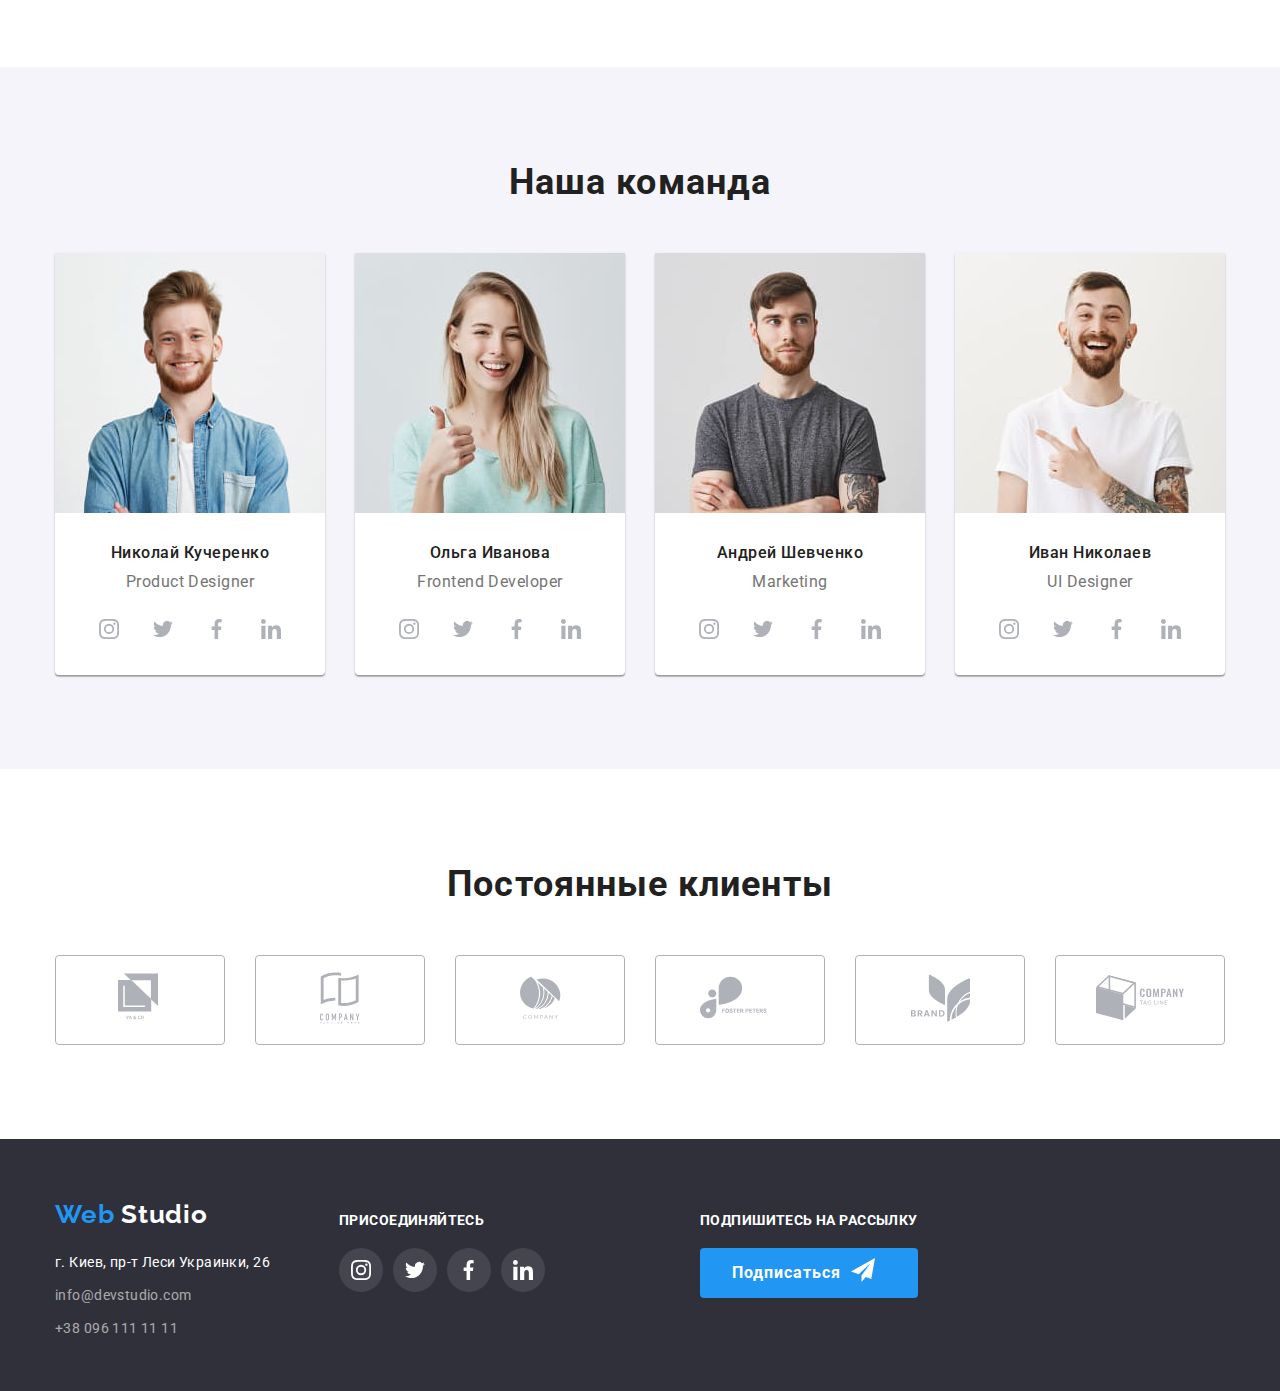
==== commit 5ad5004c: "Изменила контакты в хедере" ====
--- a/index.html
+++ b/index.html
@@ -40,26 +40,24 @@
         </nav>
 
         <!-- Контакты -->
+
         <address class="main-nav">
-          <ul class="contacts list">
-            <li>
-              <svg class="mail" width="16px" height="11.2px">
-                <use href="./images/sprite.svg#icon-mail"></use>
-              </svg>
-            </li>
-
-            <li class="item mailto">
-              <a href="mailto:info@devstudio.com" class="link"
-                >info@devstudio.com</a
-              >
-            </li>
-            <li>
-              <svg class="tel" width="10px" height="14.94px">
-                <use href="./images/sprite.svg#icon-smartphone"></use>
-              </svg>
-            </li>
-            <li class="item">
-              <a href="tel:380961111111" class="link">+38 096 111 11 11</a>
+          <ul class="contacts-header list">
+            <li class="item">
+              <a href="mailto:info@devstudio.com" class>
+                <svg class="mail-icon">
+                  <use href="./images/sprite.svg#icon-mail"></use>
+                </svg>
+                info@devstudio.com
+              </a>
+            </li>
+            <li class="item">
+              <a href="tel:+380961111111">
+                <svg class="tel-icon">
+                  <use href="./images/sprite.svg#icon-smartphone"></use>
+                </svg>
+                +38 096 111 11 11
+              </a>
             </li>
           </ul>
         </address>
--- a/css/style.css
+++ b/css/style.css
@@ -113,6 +113,7 @@
 .site-nav {
   display: flex;
   margin-left: 85px;
+  margin-right: 305px;
 }
 .site-nav .item {
   margin-right: 50px;
@@ -135,50 +136,50 @@
 }
 
 /* контакты в шапке */
-.contacts {
-  margin-left: 305px;
-}
-
-.contacts .link {
-  display: block;
-  color: var(--secondary-text-color);
-  font-style: normal;
+
+.contacts-header {
+  display: flex;
+  align-items: center;
+}
+
+.contacts-header .item + .item {
+  margin-left: 30px;
+}
+
+.contacts-header a {
+  display: flex;
+  align-items: center;
   font-weight: 500;
   font-size: 14px;
-  line-height: 16px;
+  line-height: 1.15;
   letter-spacing: 0.02em;
-}
-.contacts .link:hover,
-.contacts .link:focus {
+  font-style: normal;
+  text-decoration: none;
+  color: #757575;
+}
+
+.contacts-header a:hover,
+.contacts-header a:focus {
   color: var(--accent-color);
 }
 
-/* контейнер адрес */
-.contacts .item + .item {
-  margin-left: 50px;
-}
-.contacts {
-  display: flex;
-}
-.contacts .item:hover,
-.contacts .item:focus {
-  color: var(--accent-color);
+.tel-icon {
+  width: 10px;
+  height: 14.94px;
+  margin-right: 10px;
+  fill: currentColor;
+}
+
+.mail-icon {
+  width: 16px;
+  height: 11.2px;
+  margin-right: 10px;
+  fill: currentColor;
 }
 .contacts .mail,
 .contacts .tel {
   margin-right: 10px;
   fill: #757575;
-}
-.contacts .mail:hover,
-.contacts .mail:focus {
-  fill: var(--accent-color);
-}
-.contacts .tel:hover,
-.contacts .tel:focus {
-  fill: var(--accent-color);
-}
-.contacts .mailto {
-  margin-right: 30px;
 }
 
 /* герой */
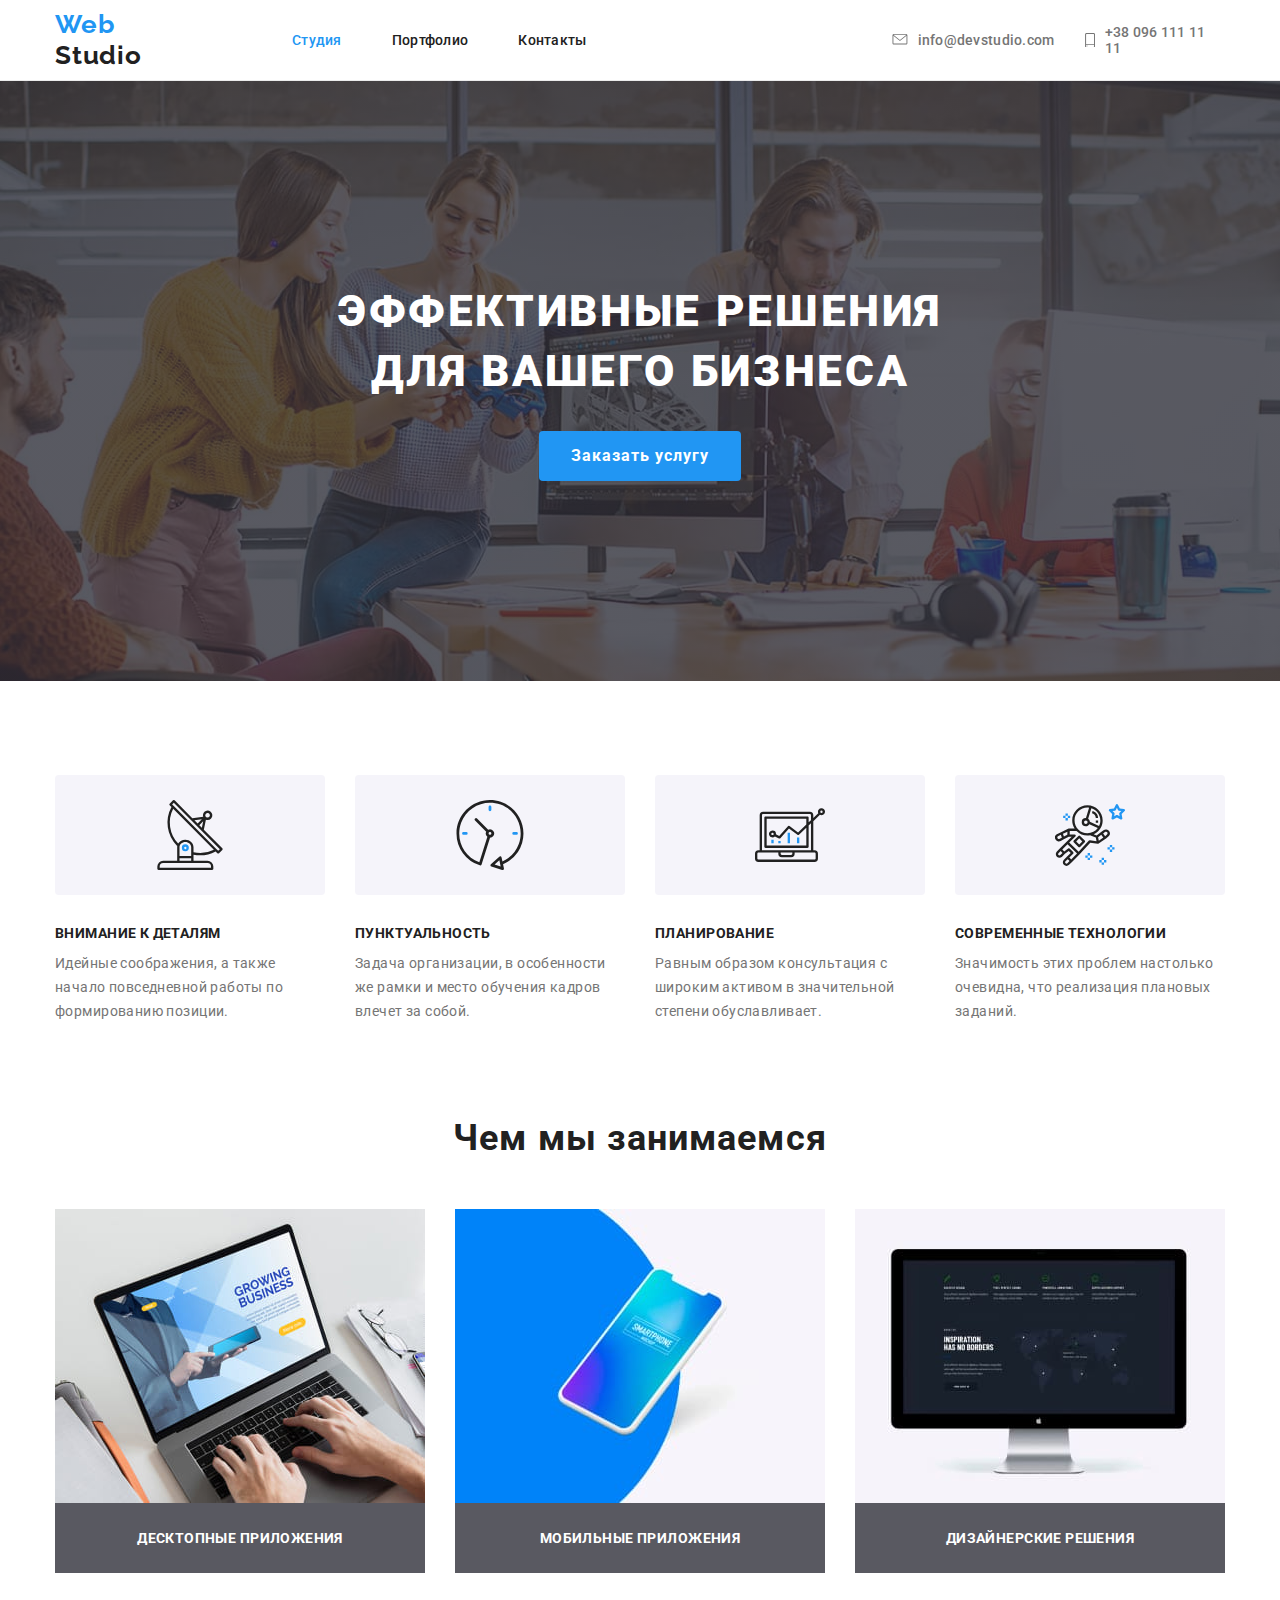
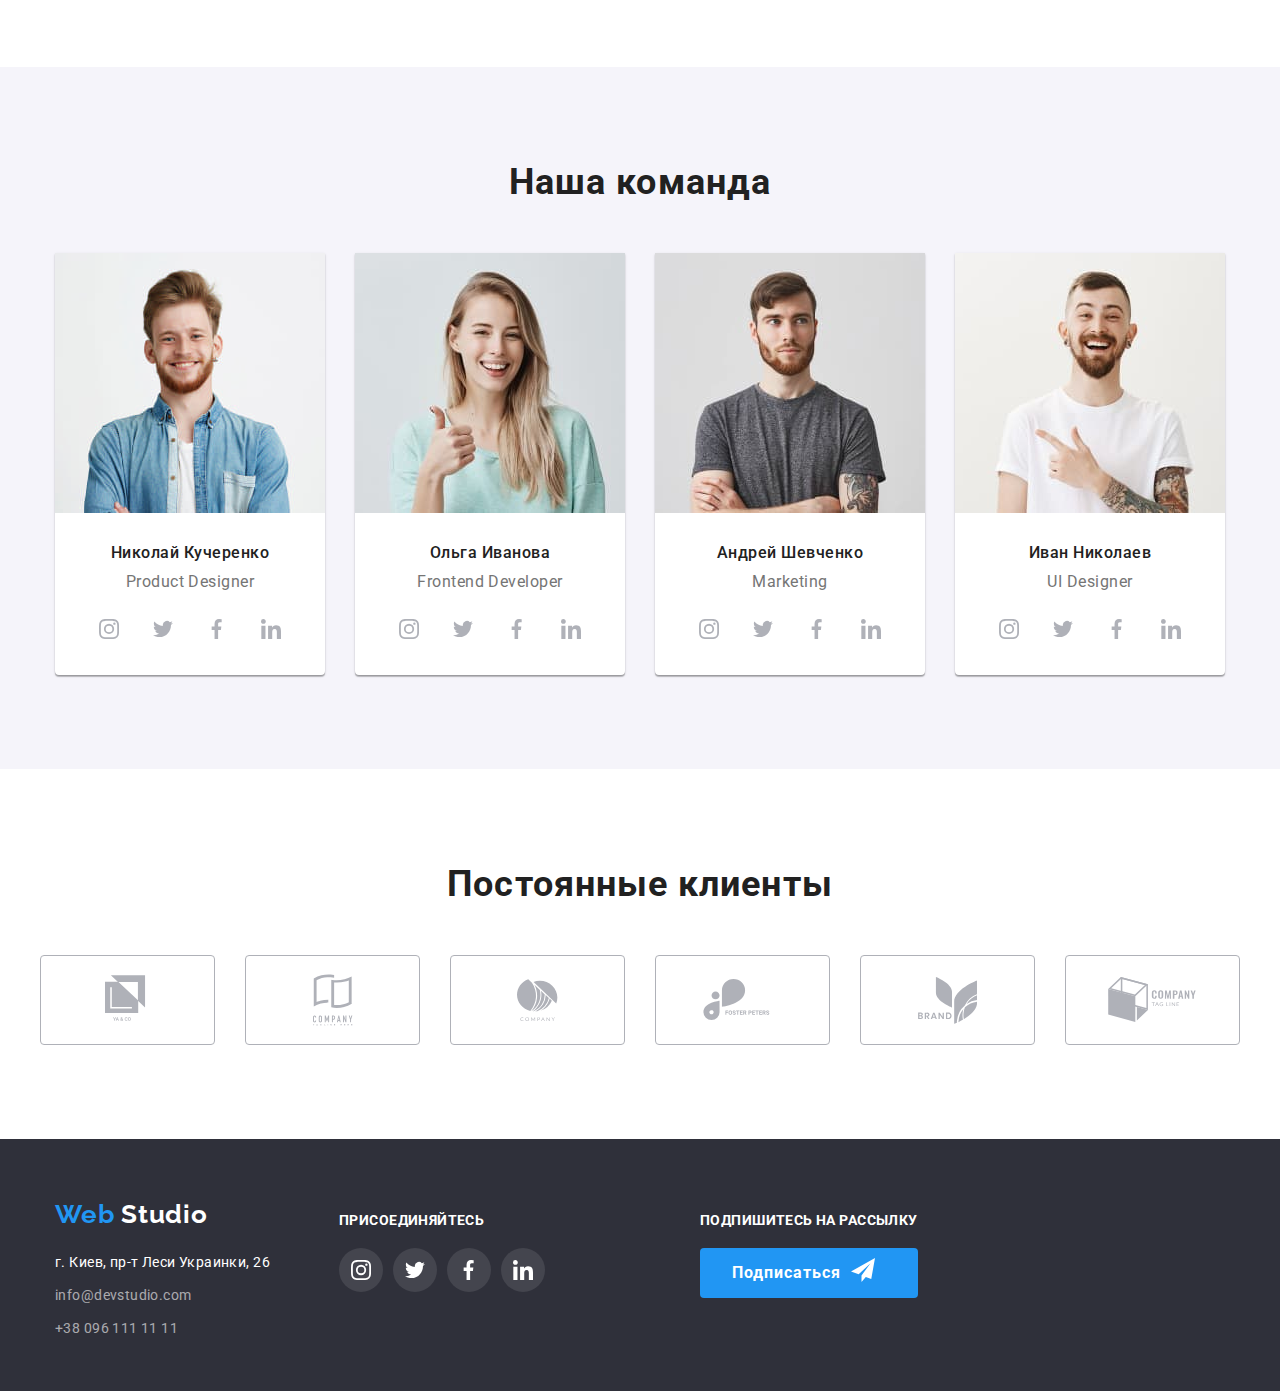
==== commit 1546ffb9: "исправила ховер клиентов, добавила тень в карточках портфолио, добавила фокус соцсетей в футере" ====
--- a/index.html
+++ b/index.html
@@ -129,31 +129,28 @@
           <h2 class="activity-title">Чем мы занимаемся</h2>
           <ul class="activity-list list">
             <li class="item">
-              <a href="" class="link"
-                ><img
-                  src="./images/box/box.jpg"
-                  alt="Десктопные приложения"
-                  width="370"
-                />
-              </a>
+              <img
+                src="./images/box/box.jpg"
+                alt="Десктопные приложения"
+                width="370"
+              />
+
               <h3 class="activity-subtitle">Десктопные приложения</h3>
             </li>
             <li class="item">
-              <a href="" class="link"
-                ><img
-                  src="./images/box/box2.jpg"
-                  alt="Мобильные приложения"
-                  width="370"
-              /></a>
+              <img
+                src="./images/box/box2.jpg"
+                alt="Мобильные приложения"
+                width="370"
+              />
               <h3 class="activity-subtitle">Мобильные приложения</h3>
             </li>
             <li class="item">
-              <a href="" class="link"
-                ><img
-                  src="./images/box/box3.jpg"
-                  alt="Дизайнерские решения"
-                  width="370"
-              /></a>
+              <img
+                src="./images/box/box3.jpg"
+                alt="Дизайнерские решения"
+                width="370"
+              />
               <h3 class="activity-subtitle">Дизайнерские решения</h3>
             </li>
           </ul>
@@ -174,6 +171,7 @@
               <div class="team-content">
                 <h3 class="team-name">Николай Кучеренко</h3>
                 <p lang="en" class="team-aside">Product Designer</p>
+
                 <!-- соцсети -->
                 <ul class="team-social list">
                   <li class="team-icons">
@@ -216,6 +214,7 @@
               <div class="team-content">
                 <h3 class="team-name">Ольга Иванова</h3>
                 <p lang="en" class="team-aside">Frontend Developer</p>
+
                 <!-- соцсети -->
                 <ul class="team-social list">
                   <li class="team-icons">
@@ -258,6 +257,7 @@
               <div class="team-content">
                 <h3 class="team-name">Андрей Шевченко</h3>
                 <p lang="en" class="team-aside">Marketing</p>
+
                 <!-- соцсети -->
                 <ul class="team-social list">
                   <li class="team-icons">
@@ -347,7 +347,7 @@
             <li class="item">
               <div class="clients-img">
                 <a href="">
-                  <svg class="clients-icon" width="44.27px">
+                  <svg class="clients-icon" width="44.27px" height="49.23px">
                     <use href="./images/sprite.svg#icon-logo1"></use>
                   </svg>
                 </a>
@@ -356,7 +356,7 @@
             <li class="item">
               <div class="clients-img">
                 <a href="">
-                  <svg class="clients-icon" width="40px">
+                  <svg class="clients-icon" width="40px" height="52px">
                     <use href="./images/sprite.svg#icon-logo2"></use>
                   </svg>
                 </a>
@@ -365,7 +365,7 @@
             <li class="item">
               <div class="clients-img">
                 <a href="">
-                  <svg class="clients-icon" width="41px">
+                  <svg class="clients-icon" width="41px" height="42.6px">
                     <use href="./images/sprite.svg#icon-logo3"></use>
                   </svg>
                 </a>
@@ -374,7 +374,7 @@
             <li class="item">
               <div class="clients-img">
                 <a href="">
-                  <svg class="clients-icon" width="79.66px">
+                  <svg class="clients-icon" width="79.66px" height="42.02px">
                     <use href="./images/sprite.svg#icon-logo4"></use>
                   </svg>
                 </a>
@@ -383,16 +383,16 @@
             <li class="item">
               <div class="clients-img">
                 <a href="">
-                  <svg class="clients-icon" width="59px">
+                  <svg class="clients-icon" width="59px" height="47px">
                     <use href="./images/sprite.svg#icon-logo5"></use>
                   </svg>
                 </a>
               </div>
             </li>
             <li class="item">
-              <div class="client-img">
-                <a href="">
-                  <svg class="clients-icon" width="88.48px">
+              <div class="clients-img">
+                <a href="">
+                  <svg class="clients-icon" width="88.48px" height="45.44px">
                     <use href="./images/sprite.svg#icon-logo6"></use>
                   </svg>
                 </a>
--- a/css/style.css
+++ b/css/style.css
@@ -73,8 +73,8 @@
   margin-top: 0;
   margin-bottom: 0;
 }
+/* секция хедер */
 /* черта под шапкой */
-
 .header {
   border-bottom: 1px solid #ececec;
 }
@@ -135,8 +135,13 @@
   color: var(--accent-color);
 }
 
+/*активная страница в шапке portfolio */
+.portfolio .current {
+  color: var(--button-white-text);
+  background-color: var(--accent-color);
+}
+
 /* контакты в шапке */
-
 .contacts-header {
   display: flex;
   align-items: center;
@@ -179,19 +184,136 @@
 .contacts .mail,
 .contacts .tel {
   margin-right: 10px;
-  fill: #757575;
-}
-
-/* герой */
-.hero .conteiner {
+}
+
+/* секция футер */
+.footer {
+  background-color: var(--fotter-background-color);
+}
+.footer .conteiner {
+  display: flex;
+  height: 252px;
+  max-width: 1600px;
+}
+
+.footer .button {
+  display: flex;
+}
+
+/*контейнер adress-item */
+.adress-item {
+  padding-top: 60px;
+  margin-right: 69px;
+}
+.location {
+  margin-bottom: 9px;
+}
+.address-footer .mail {
+  margin-bottom: 9px;
+}
+/*контейнер social-list */
+.social-list {
+  padding-top: 72px;
+  margin-right: 155px;
+}
+
+/*контейнер подписки */
+.newsletter-list {
+  padding-top: 72px;
+}
+
+.newsletter-list .button::after {
+  content: '';
+  width: 24px;
+  height: 24px;
+  background-size: contain;
+  margin-left: 10px;
+  background-image: url('../images/icons/icon-send.svg');
+}
+
+/*logo-footer */
+.adress-item .logo {
+  margin-bottom: 20px;
+}
+.logo .logo-invert {
+  color: var(--hero-white-color);
+}
+.logo-invert:hover,
+.logo-invert:focus {
+  color: var(--accent-color);
+}
+
+/* адрес в футере */
+.address-footer {
+  display: flex;
+  flex-direction: column;
+  font-style: normal;
+  font-weight: normal;
+  font-size: 14px;
+  line-height: 24px;
+  letter-spacing: 0.03em;
+  color: var(--hero-white-color);
+  flex-direction: column;
+}
+.address-footer .contacts-footer {
+  color: rgba(255, 255, 255, 0.6);
+}
+
+/* соцсети */
+.label {
+  display: flex;
+}
+.social-icon-footer {
+  width: 20px;
+  height: 20px;
+}
+
+.label .item a {
+  display: flex;
+  justify-content: center;
+  align-items: center;
+  width: 44px;
+  height: 44px;
+  border-radius: 50%;
+  padding: 12px;
+  background-color: rgba(255, 255, 255, 0.1);
+}
+
+.label .item a:hover,
+.label .item a:focus {
+  background-color: var(--accent-color);
+}
+
+/*margin-right: 10px;*/
+.social-list .item {
+  width: calc((100% - 30px) / 4);
+  margin-right: 10px;
+}
+.social-list .item:nth-child(4n) {
+  margin-right: 0;
+}
+
+.social,
+.newsletter {
+  display: inline-block;
+  margin-bottom: 20px;
+  font-style: normal;
+  font-weight: bold;
+  font-size: 14px;
+  line-height: 16px;
+  letter-spacing: 0.03em;
+  text-transform: uppercase;
+  color: var(--button-white-text);
+}
+
+/* секция герой */
+.hero {
   max-width: 1600px;
   height: 600px;
-  padding: 200px 0px 200px 0px;
-  justify-content: center;
-  align-content: center;
+  padding-top: 200px;
+  padding-bottom: 200px;
   text-align: center;
   background-image: linear-gradient(
-      to right,
       rgba(47, 48, 58, 0.8),
       rgba(47, 48, 58, 0.8)
     ),
@@ -199,7 +321,6 @@
   background-repeat: no-repeat;
   background-position: center;
   background-size: cover;
-  background-color: rgba(47, 48, 58, 0.8);
 }
 
 /* заголовок герой */
@@ -390,10 +511,7 @@
   line-height: 19px;
   letter-spacing: 0.03em;
 }
-.team-social .link:hover,
-.team-social .link:focus {
-  color: var(--accent-color);
-}
+
 .team-content {
   padding: 30px 32px 24px 32px;
 }
@@ -403,12 +521,12 @@
 .team-aside {
   margin-bottom: 16px;
 }
+
 /* соцсети команды */
 .team-social {
   display: flex;
   justify-content: center;
 }
-
 .team-icons {
   width: calc((100% - 30px) / 4);
   margin-right: 10px;
@@ -416,15 +534,14 @@
 .team-icons:last-child {
   margin-right: 0;
 }
-.team-icons {
-  width: 44px;
-  height: 44px;
-  border-radius: 50%;
+
+/*.li+ a */
+.team-icons a {
+  display: flex;
+  justify-content: center;
+  align-items: center;
   padding: 12px;
-}
-.team-icons:hover,
-.team-icons:focus {
-  background-color: var(--accent-color);
+  border-radius: 50px;
 }
 
 .social-icon {
@@ -432,39 +549,47 @@
   height: 20px;
   fill: #afb1b8;
 }
-.social-icon:hover,
-.social-icon:focus {
+
+/*.ul+.li+ a:hover,
+  .ul+.li+ a:focus {
+  } */
+.team-social .team-icons a:hover,
+.team-social .team-icons a:focus {
+  background-color: var(--accent-color);
+}
+
+/*.ul+.li+ a:hover .svg,
+  .ul+.li+ a:focus .svg {
+  } */
+.team-social .team-icons a:hover .social-icon,
+.team-social .team-icons a:focus .social-icon {
   fill: #ffffff;
 }
 
 /* секция клиенты */
-.section-clients .clients-title {
-  font-style: normal;
-  font-weight: bold;
-  font-size: 36px;
-  line-height: 42px;
-  letter-spacing: 0.03em;
+.clients-list {
+  display: flex;
+  justify-content: center;
 }
 .section-clients .conteiner {
   padding-top: 94px;
   padding-bottom: 94px;
 }
-.clients-icon {
-  fill: #afb1b8;
-}
-.clients-icon:hover,
-.clients-icon:focus {
-  fill: var(--accent-color);
+
+/* клиенты - заголовок */
+.section-clients .clients-title {
+  font-style: normal;
+  font-weight: bold;
+  font-size: 36px;
+  line-height: 42px;
+  letter-spacing: 0.03em;
 }
 .clients-title {
   margin-bottom: 50px;
   text-align: center;
 }
-.clients-list {
-  display: flex;
-  justify-content: center;
-}
-
+
+/* размеры и отступы */
 .clients-list .item {
   width: calc((100% - 30px * 4) / 5);
   margin-right: 30px;
@@ -472,7 +597,7 @@
 .clients-list .item:last-child {
   margin-right: 0;
 }
-.clients-list .item {
+.clients-list .clients-img a {
   display: flex;
   justify-content: center;
   align-items: center;
@@ -481,130 +606,18 @@
   border: 1px solid #afb1b8;
   border-radius: 4px;
 }
-
-/* секция футер */
-.footer {
-  background-color: var(--fotter-background-color);
-}
-.footer .conteiner {
-  display: flex;
-  height: 252px;
-  max-width: 1600px;
-}
-
-.footer .button {
-  display: flex;
-}
-
-/*контейнер adress-item */
-.adress-item {
-  padding-top: 60px;
-  margin-right: 69px;
-}
-.location {
-  margin-bottom: 9px;
-}
-.address-footer .mail {
-  margin-bottom: 9px;
-}
-/*контейнер social-list */
-.social-list {
-  padding-top: 72px;
-  margin-right: 155px;
-}
-
-/*контейнер подписки */
-.newsletter-list {
-  padding-top: 72px;
-}
-
-.newsletter-list .button::after {
-  content: '';
-  width: 24px;
-  height: 24px;
-  background-size: contain;
-  margin-left: 10px;
-  background-image: url('../images/icons/icon-send.svg');
-}
-
-/*logo-footer */
-.adress-item .logo {
-  margin-bottom: 20px;
-}
-.logo .logo-invert {
-  color: var(--hero-white-color);
-}
-.logo-invert:hover,
-.logo-invert:focus {
-  color: var(--accent-color);
-}
-
-/* адрес в футере */
-.address-footer {
-  display: flex;
-  flex-direction: column;
-  font-style: normal;
-  font-weight: normal;
-  font-size: 14px;
-  line-height: 24px;
-  letter-spacing: 0.03em;
-  color: var(--hero-white-color);
-  flex-direction: column;
-}
-.address-footer .contacts-footer {
-  color: rgba(255, 255, 255, 0.6);
-}
-
-.label .link:hover,
-.label .link:focus {
-  color: var(--accent-color);
-}
-
-/* соцсети */
-.label {
-  display: flex;
-}
-.label .item {
-  width: 44px;
-  height: 44px;
-  border-radius: 50%;
-  padding: 12px;
-  background-color: rgba(255, 255, 255, 0.1);
-}
-.label .item:hover,
-.label .item:focus {
-  background-color: var(--accent-color);
-}
-
-.social-icon-footer {
-  width: 20px;
-  height: 20px;
-}
-
-.team-icons:hover,
-.team-icons:focus {
-  background-color: var(--accent-color);
-}
-/*margin-right: 10px;*/
-.social-list .item {
-  width: calc((100% - 30px) / 4);
-  margin-right: 10px;
-}
-.social-list .item:nth-child(4n) {
-  margin-right: 0;
-}
-
-.social,
-.newsletter {
-  display: inline-block;
-  margin-bottom: 20px;
-  font-style: normal;
-  font-weight: bold;
-  font-size: 14px;
-  line-height: 16px;
-  letter-spacing: 0.03em;
-  text-transform: uppercase;
-  color: var(--button-white-text);
+.clients-icon {
+  fill: #afb1b8;
+}
+
+/* ховер и фокус */
+.clients-img a:hover .clients-icon,
+.clients-img a:focus .clients-icon {
+  fill: var(--accent-color);
+}
+.clients-img a:hover,
+.clients-img a:focus {
+  border: 1px solid var(--accent-color);
 }
 
 /* секция портфолио */
@@ -645,12 +658,8 @@
 .portfolio-button:focus {
   color: var(--button-white-text);
   background-color: var(--accent-color);
-}
-
-/*активная страница в шапке */
-.portfolio .current {
-  color: var(--button-white-text);
-  background-color: var(--accent-color);
+  box-shadow: 0px 2px 2px rgba(0, 0, 0, 0.12), 0px 1px 2px rgba(0, 0, 0, 0.08),
+    0px 3px 1px rgba(0, 0, 0, 0.1);
 }
 
 /* портфолио контейнер */
@@ -670,10 +679,13 @@
 .portfolio .item:nth-child(-n + 6) {
   margin-bottom: 30px;
 }
-
 .portfolio-content {
   padding: 20px 24px 20px 24px;
-}
+  border-right: 1px solid #eeeeee;
+  border-bottom: 1px solid #eeeeee;
+  border-left: 1px solid #eeeeee;
+}
+
 /* заголовки в сетке портфолио */
 .portfolio-title {
   margin-bottom: 4px;
@@ -694,6 +706,7 @@
   letter-spacing: 0.03em;
   color: var(--secondary-text-color);
 }
+
 /* текст скрыт для удобства оформления блока */
 .portfolio-text {
   display: none;
@@ -707,3 +720,10 @@
   color: var(--button-white-text);
   background-color: var(--accent-color);
 }
+
+/* ховер и фокус */
+.portfolio .item:hover,
+.portfolio .item:focus {
+  box-shadow: 1px 4px 6px rgba(0, 0, 0, 0.16), 0px 4px 4px rgba(0, 0, 0, 0.06),
+    0px 1px 1px rgba(0, 0, 0, 0.12);
+}
